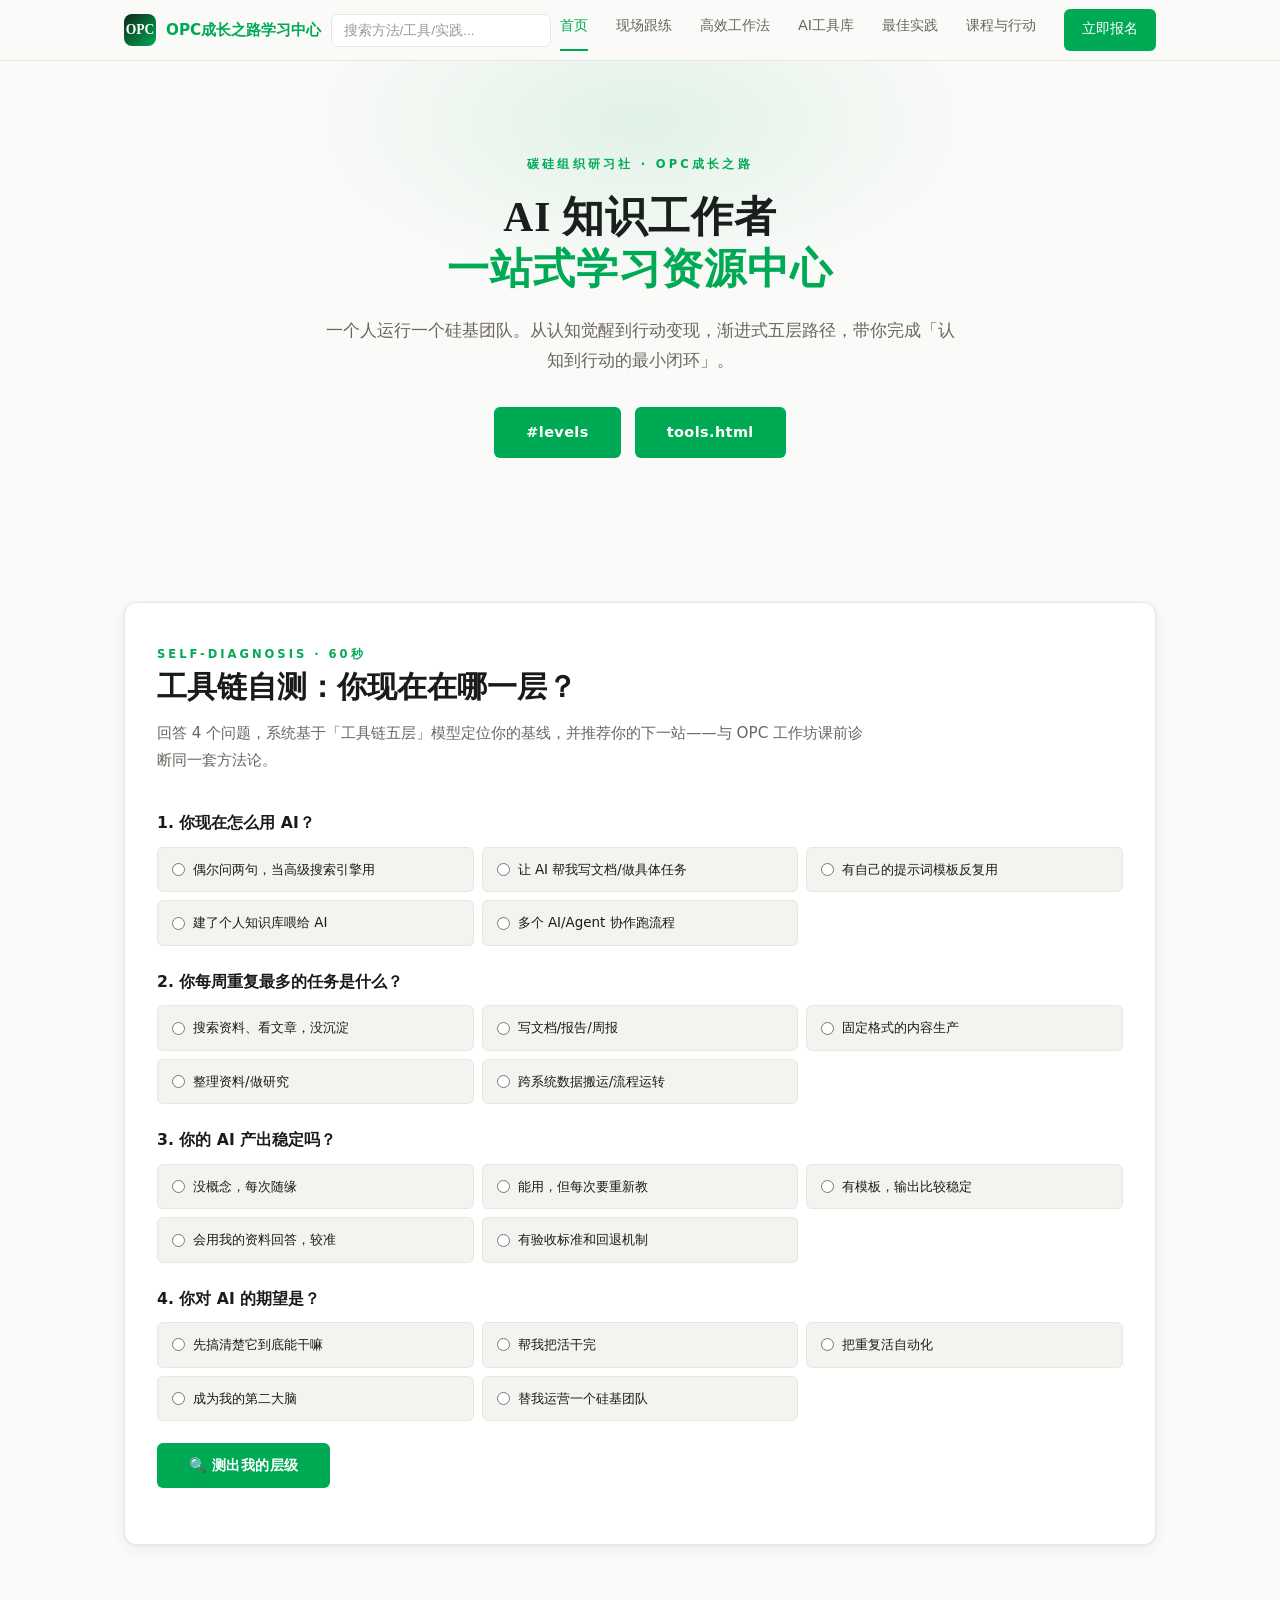
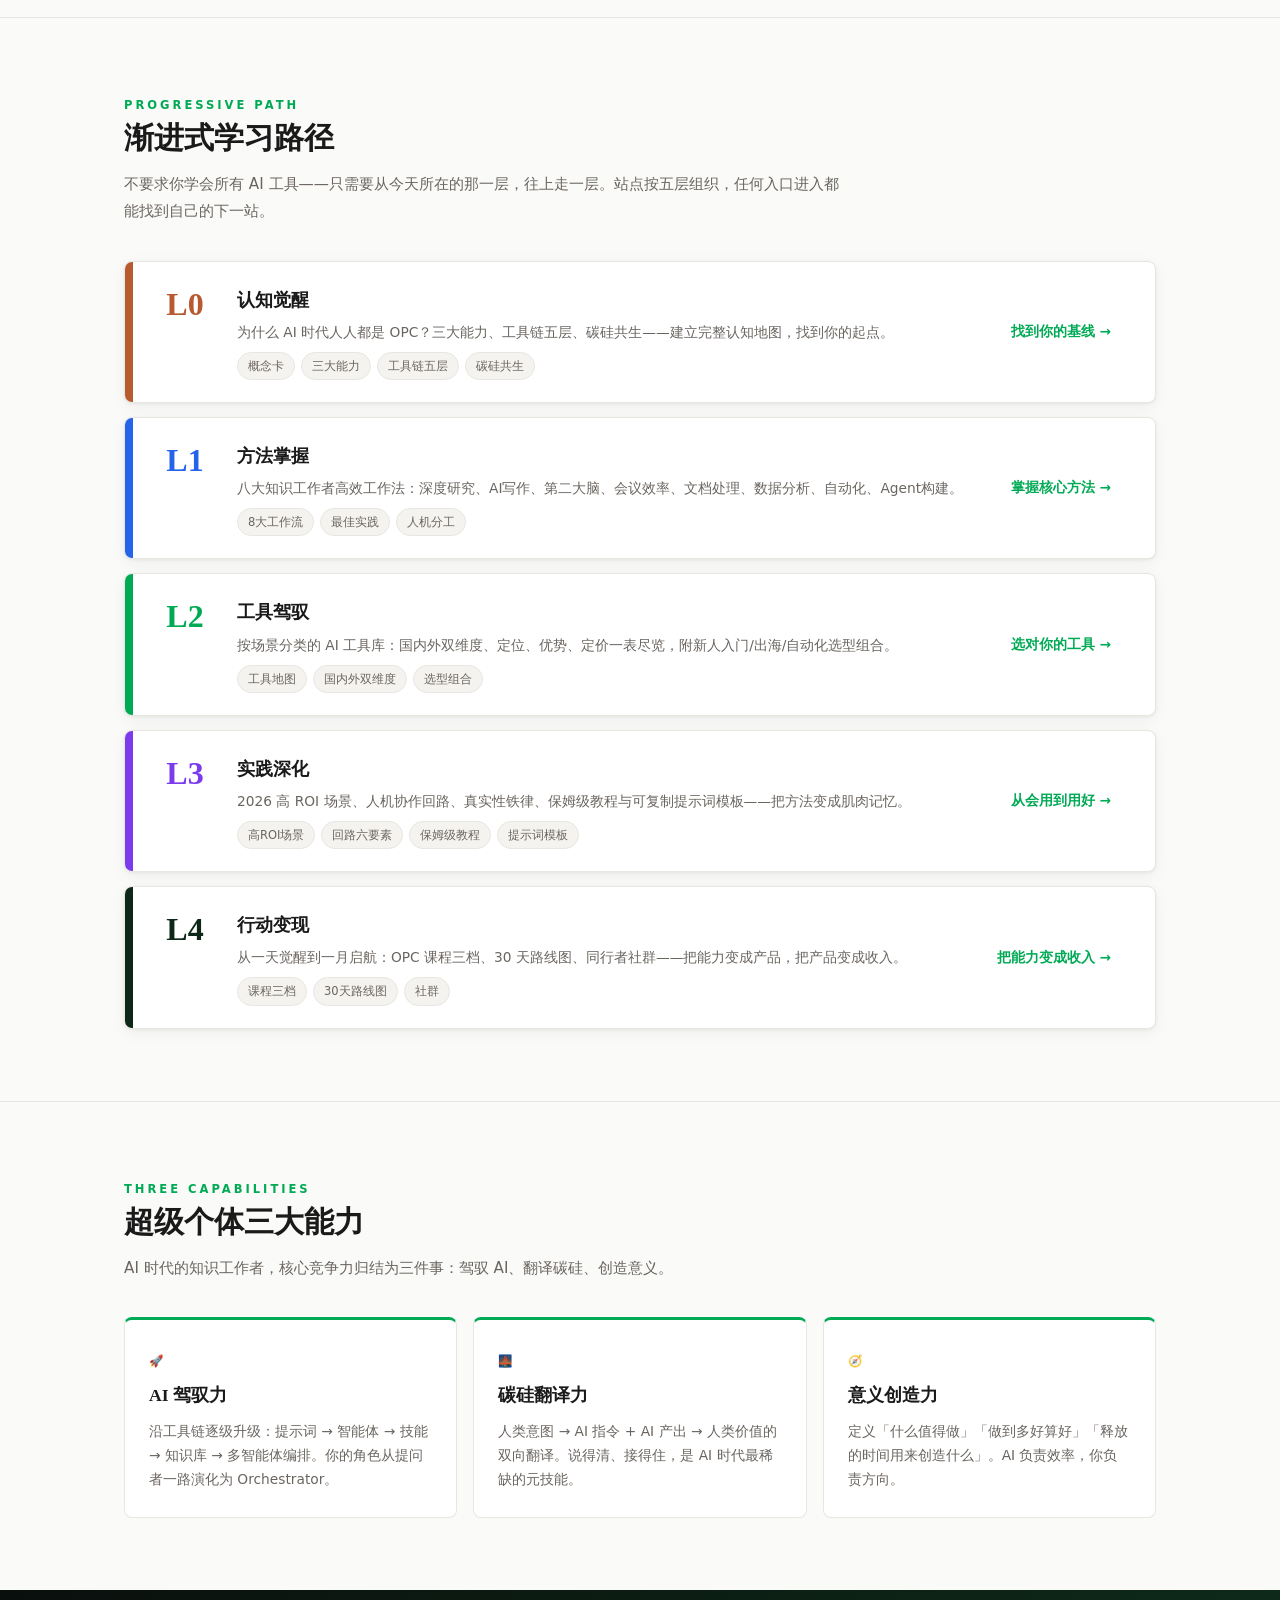
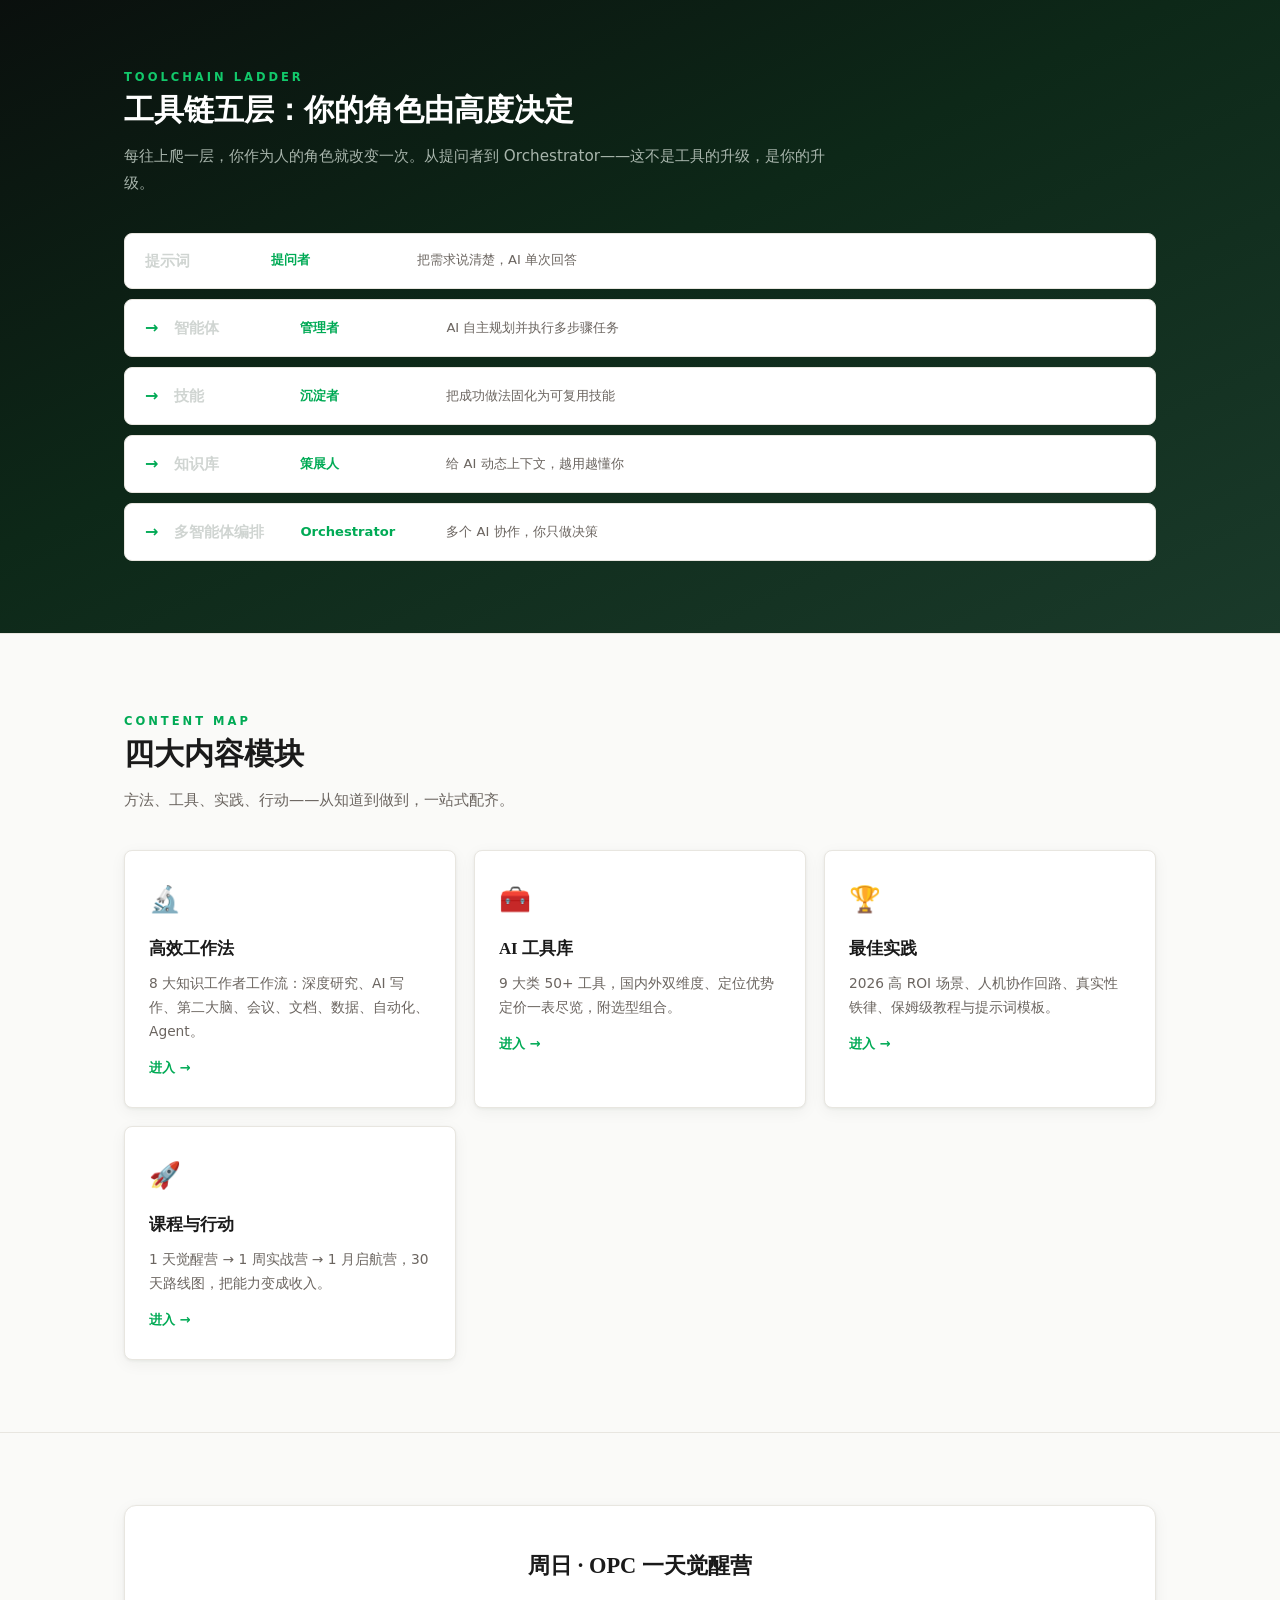
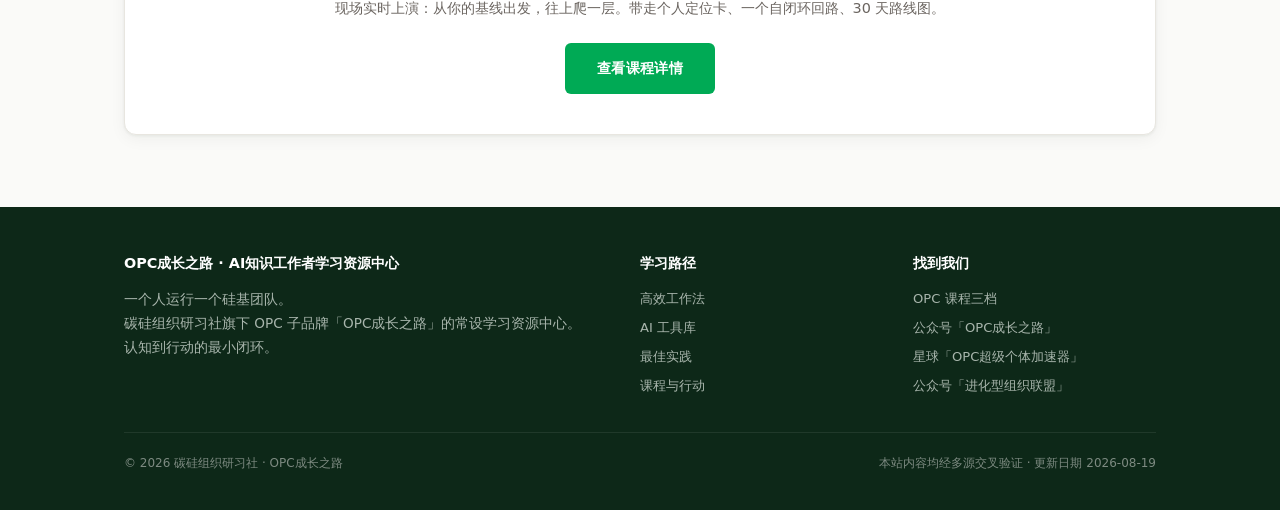
==== index.html @ c3287d08 "OPC学习资源中心 v1.0: 渐进式五层路径+工具链自测+现场跟练手册" ====
<!DOCTYPE html>
<html lang="zh-CN">
<head>
<meta charset="UTF-8">
<meta name="viewport" content="width=device-width, initial-scale=1.0">
<title>首页 · OPC成长之路 · AI知识工作者学习资源中心</title>
<meta name="description" content="AI 知识工作者一站式学习资源中心：高效工作法、AI 工具库、最佳实践、OPC 课程。一个人运行一个硅基团队。">
<link rel="stylesheet" href="css/style.css">

</head>
<body>
<nav class="nav">
  <div class="container nav-inner">
    <a class="brand" href="index.html"><span class="logo">OPC</span><span>OPC成长之路学习中心</span></a>
    <div class="search-wrap"><input id="site-search" class="site-search" type="search" placeholder="搜索方法/工具/实践..." aria-label="站内搜索"></div>
    <button class="nav-menu-toggle" aria-label="菜单" onclick="document.querySelector('.nav-links').classList.toggle('mobile-open')">☰ 菜单</button>
    <div class="nav-links"><a href="index.html" class="active">首页</a><a href="playbook.html" class="">现场跟练</a><a href="methods.html" class="">高效工作法</a><a href="tools.html" class="">AI工具库</a><a href="practices.html" class="">最佳实践</a><a href="courses.html" class="">课程与行动</a><a class="nav-cta" href="courses.html">立即报名</a></div>
  </div>
</nav>
<header class="hero">
  <div class="container">
    <span class="eyebrow">碳硅组织研习社 · OPC成长之路</span>
    <h1>AI 知识工作者<br><em>一站式学习资源中心</em></h1>
    <p class="sub">一个人运行一个硅基团队。从认知觉醒到行动变现，渐进式五层路径，带你完成「认知到行动的最小闭环」。</p>
    <div class="hero-btns"><a class="btn " href="从 L0 开始我的路径">#levels</a><a class="btn line" href="浏览工具库">tools.html</a></div>
  </div>
</header>

<section id="quiz-sec">
  <div class="container">
    
<div class="quiz" id="quiz">
  <div class="sec-head">
    <span class="sec-label">SELF-DIAGNOSIS · 60秒</span>
    <h2 class="sec-title">工具链自测：你现在在哪一层？</h2>
    <p class="sec-desc">回答 4 个问题，系统基于「工具链五层」模型定位你的基线，并推荐你的下一站——与 OPC 工作坊课前诊断同一套方法论。</p>
  </div>
  <div class="quiz-q"><h4>1. 你现在怎么用 AI？</h4><div class="quiz-opts"><label class="quiz-opt"><input type="radio" name="q1" value="0"><span>偶尔问两句，当高级搜索引擎用</span></label><label class="quiz-opt"><input type="radio" name="q1" value="1"><span>让 AI 帮我写文档/做具体任务</span></label><label class="quiz-opt"><input type="radio" name="q1" value="2"><span>有自己的提示词模板反复用</span></label><label class="quiz-opt"><input type="radio" name="q1" value="3"><span>建了个人知识库喂给 AI</span></label><label class="quiz-opt"><input type="radio" name="q1" value="4"><span>多个 AI/Agent 协作跑流程</span></label></div></div><div class="quiz-q"><h4>2. 你每周重复最多的任务是什么？</h4><div class="quiz-opts"><label class="quiz-opt"><input type="radio" name="q2" value="0"><span>搜索资料、看文章，没沉淀</span></label><label class="quiz-opt"><input type="radio" name="q2" value="1"><span>写文档/报告/周报</span></label><label class="quiz-opt"><input type="radio" name="q2" value="2"><span>固定格式的内容生产</span></label><label class="quiz-opt"><input type="radio" name="q2" value="3"><span>整理资料/做研究</span></label><label class="quiz-opt"><input type="radio" name="q2" value="4"><span>跨系统数据搬运/流程运转</span></label></div></div><div class="quiz-q"><h4>3. 你的 AI 产出稳定吗？</h4><div class="quiz-opts"><label class="quiz-opt"><input type="radio" name="q3" value="0"><span>没概念，每次随缘</span></label><label class="quiz-opt"><input type="radio" name="q3" value="1"><span>能用，但每次要重新教</span></label><label class="quiz-opt"><input type="radio" name="q3" value="2"><span>有模板，输出比较稳定</span></label><label class="quiz-opt"><input type="radio" name="q3" value="3"><span>会用我的资料回答，较准</span></label><label class="quiz-opt"><input type="radio" name="q3" value="4"><span>有验收标准和回退机制</span></label></div></div><div class="quiz-q"><h4>4. 你对 AI 的期望是？</h4><div class="quiz-opts"><label class="quiz-opt"><input type="radio" name="q4" value="0"><span>先搞清楚它到底能干嘛</span></label><label class="quiz-opt"><input type="radio" name="q4" value="1"><span>帮我把活干完</span></label><label class="quiz-opt"><input type="radio" name="q4" value="2"><span>把重复活自动化</span></label><label class="quiz-opt"><input type="radio" name="q4" value="3"><span>成为我的第二大脑</span></label><label class="quiz-opt"><input type="radio" name="q4" value="4"><span>替我运营一个硅基团队</span></label></div></div>
  <div class="quiz-actions">
    <button class="btn" onclick="runQuiz()">🔍 测出我的层级</button>
  </div>
  <div id="quiz-result" class="quiz-result"></div>
</div>
<script>
var QUIZ_NAMES = ["认知觉醒", "方法掌握", "工具驾驭", "实践深化", "行动变现"];
var QUIZ_HINTS = ["从 L0 开始：先建立认知地图，搞清三大能力与工具链五层。", "从 L1 开始：选与你工作重合度最高的 1-2 条工作法跑通。", "从 L2 开始：按场景配齐工具链，抄「选型组合」作业。", "从 L3 开始：用高 ROI 场景 + 回路方法论，把会用变成用好。", "从 L4 开始：直接进入行动变现，同时用案例反哺认知。"];
var QUIZ_LINKS = ["index.html#levels", "methods.html", "tools.html", "practices.html", "courses.html"];
function runQuiz(){
  var qs = document.querySelectorAll('.quiz-q');
  var scores = [0,0,0,0,0];
  for (var i = 0; i < qs.length; i++) {
    var c = qs[i].querySelector('input:checked');
    if (!c) { alert('请完成第 ' + (i+1) + ' 题'); return; }
    scores[parseInt(c.value,10)]++;
  }
  var best = 0;
  for (var j = 1; j < 5; j++) { if (scores[j] > scores[best]) best = j; }
  var el = document.getElementById('quiz-result');
  el.innerHTML = '<div class="qr-box"><div class="qr-lv">L' + best + ' · ' + QUIZ_NAMES[best] + '</div><p>' + QUIZ_HINTS[best] + '</p><a class="btn btn-sm" href="' + QUIZ_LINKS[best] + '">前往我的下一站 →</a></div>';
  el.scrollIntoView({behavior:'smooth', block:'center'});
}
</script>
  </div>
</section>

<section id="levels">
  <div class="container">
    <div class="sec-head">
      <span class="sec-label">PROGRESSIVE PATH</span>
      <h2 class="sec-title">渐进式学习路径</h2>
      <p class="sec-desc">不要求你学会所有 AI 工具——只需要从今天所在的那一层，往上走一层。站点按五层组织，任何入口进入都能找到自己的下一站。</p>
    </div>
    <div class="levels"><div class="level">
  <div class="level-bar" style="background:#b85a30"></div>
  <div class="level-body">
    <div class="level-no" style="color:#b85a30">L0</div>
    <div class="level-info">
      <h3>认知觉醒</h3>
      <p>为什么 AI 时代人人都是 OPC？三大能力、工具链五层、碳硅共生——建立完整认知地图，找到你的起点。</p>
      <div class="level-tags"><span class="tag">概念卡</span><span class="tag">三大能力</span><span class="tag">工具链五层</span><span class="tag">碳硅共生</span></div>
    </div>
    <div class="level-go"><a href="methods.html">找到你的基线 →</a></div>
  </div>
</div><div class="level">
  <div class="level-bar" style="background:#2563eb"></div>
  <div class="level-body">
    <div class="level-no" style="color:#2563eb">L1</div>
    <div class="level-info">
      <h3>方法掌握</h3>
      <p>八大知识工作者高效工作法：深度研究、AI写作、第二大脑、会议效率、文档处理、数据分析、自动化、Agent构建。</p>
      <div class="level-tags"><span class="tag">8大工作流</span><span class="tag">最佳实践</span><span class="tag">人机分工</span></div>
    </div>
    <div class="level-go"><a href="methods.html">掌握核心方法 →</a></div>
  </div>
</div><div class="level">
  <div class="level-bar" style="background:#00aa55"></div>
  <div class="level-body">
    <div class="level-no" style="color:#00aa55">L2</div>
    <div class="level-info">
      <h3>工具驾驭</h3>
      <p>按场景分类的 AI 工具库：国内外双维度、定位、优势、定价一表尽览，附新人入门/出海/自动化选型组合。</p>
      <div class="level-tags"><span class="tag">工具地图</span><span class="tag">国内外双维度</span><span class="tag">选型组合</span></div>
    </div>
    <div class="level-go"><a href="tools.html">选对你的工具 →</a></div>
  </div>
</div><div class="level">
  <div class="level-bar" style="background:#7c3aed"></div>
  <div class="level-body">
    <div class="level-no" style="color:#7c3aed">L3</div>
    <div class="level-info">
      <h3>实践深化</h3>
      <p>2026 高 ROI 场景、人机协作回路、真实性铁律、保姆级教程与可复制提示词模板——把方法变成肌肉记忆。</p>
      <div class="level-tags"><span class="tag">高ROI场景</span><span class="tag">回路六要素</span><span class="tag">保姆级教程</span><span class="tag">提示词模板</span></div>
    </div>
    <div class="level-go"><a href="practices.html">从会用到用好 →</a></div>
  </div>
</div><div class="level">
  <div class="level-bar" style="background:#0d2818"></div>
  <div class="level-body">
    <div class="level-no" style="color:#0d2818">L4</div>
    <div class="level-info">
      <h3>行动变现</h3>
      <p>从一天觉醒到一月启航：OPC 课程三档、30 天路线图、同行者社群——把能力变成产品，把产品变成收入。</p>
      <div class="level-tags"><span class="tag">课程三档</span><span class="tag">30天路线图</span><span class="tag">社群</span></div>
    </div>
    <div class="level-go"><a href="courses.html">把能力变成收入 →</a></div>
  </div>
</div></div>
  </div>
</section>

<section>
  <div class="container">
    <div class="sec-head">
      <span class="sec-label">THREE CAPABILITIES</span>
      <h2 class="sec-title">超级个体三大能力</h2>
      <p class="sec-desc">AI 时代的知识工作者，核心竞争力归结为三件事：驾驭 AI、翻译碳硅、创造意义。</p>
    </div>
    <div class="fw-strip"><div class="fw"><span class="fw-num">🚀</span><h3>AI 驾驭力</h3><p>沿工具链逐级升级：提示词 → 智能体 → 技能 → 知识库 → 多智能体编排。你的角色从提问者一路演化为 Orchestrator。</p></div><div class="fw"><span class="fw-num">🌉</span><h3>碳硅翻译力</h3><p>人类意图 → AI 指令 + AI 产出 → 人类价值的双向翻译。说得清、接得住，是 AI 时代最稀缺的元技能。</p></div><div class="fw"><span class="fw-num">🧭</span><h3>意义创造力</h3><p>定义「什么值得做」「做到多好算好」「释放的时间用来创造什么」。AI 负责效率，你负责方向。</p></div></div>
  </div>
</section>

<section class="dark-section">
  <div class="container">
    <div class="sec-head">
      <span class="sec-label">TOOLCHAIN LADDER</span>
      <h2 class="sec-title">工具链五层：你的角色由高度决定</h2>
      <p class="sec-desc">每往上爬一层，你作为人的角色就改变一次。从提问者到 Orchestrator——这不是工具的升级，是你的升级。</p>
    </div>
    <div class="ladder"><div class="ladder-row"><span class="l-name">提示词</span><span class="l-role">提问者</span><span class="l-desc">把需求说清楚，AI 单次回答</span></div><div class="ladder-row"><span class="ladder-arrow">→</span><span class="l-name">智能体</span><span class="l-role">管理者</span><span class="l-desc">AI 自主规划并执行多步骤任务</span></div><div class="ladder-row"><span class="ladder-arrow">→</span><span class="l-name">技能</span><span class="l-role">沉淀者</span><span class="l-desc">把成功做法固化为可复用技能</span></div><div class="ladder-row"><span class="ladder-arrow">→</span><span class="l-name">知识库</span><span class="l-role">策展人</span><span class="l-desc">给 AI 动态上下文，越用越懂你</span></div><div class="ladder-row"><span class="ladder-arrow">→</span><span class="l-name">多智能体编排</span><span class="l-role">Orchestrator</span><span class="l-desc">多个 AI 协作，你只做决策</span></div></div>
  </div>
</section>

<section>
  <div class="container">
    <div class="sec-head">
      <span class="sec-label">CONTENT MAP</span>
      <h2 class="sec-title">四大内容模块</h2>
      <p class="sec-desc">方法、工具、实践、行动——从知道到做到，一站式配齐。</p>
    </div>
    <div class="grid"><div class="card"><span class="c-icon">🔬</span><h3>高效工作法</h3><p>8 大知识工作者工作流：深度研究、AI 写作、第二大脑、会议、文档、数据、自动化、Agent。</p><a class="more" href="methods.html">进入 →</a></div><div class="card"><span class="c-icon">🧰</span><h3>AI 工具库</h3><p>9 大类 50+ 工具，国内外双维度、定位优势定价一表尽览，附选型组合。</p><a class="more" href="tools.html">进入 →</a></div><div class="card"><span class="c-icon">🏆</span><h3>最佳实践</h3><p>2026 高 ROI 场景、人机协作回路、真实性铁律、保姆级教程与提示词模板。</p><a class="more" href="practices.html">进入 →</a></div><div class="card"><span class="c-icon">🚀</span><h3>课程与行动</h3><p>1 天觉醒营 → 1 周实战营 → 1 月启航营，30 天路线图，把能力变成收入。</p><a class="more" href="courses.html">进入 →</a></div></div>
  </div>
</section>

<section>
  <div class="container">
    <div class="cta">
      <h3>周日 · OPC 一天觉醒营</h3>
      <p>现场实时上演：从你的基线出发，往上爬一层。带走个人定位卡、一个自闭环回路、30 天路线图。</p>
      <a class="btn" href="courses.html">查看课程详情</a>
    </div>
  </div>
</section>
<footer>
  <div class="container">
    <div class="footer-grid">
      <div>
        <h4>OPC成长之路 · AI知识工作者学习资源中心</h4>
        <p style="color:#a8b5ac;font-size:0.85rem;">一个人运行一个硅基团队。<br>碳硅组织研习社旗下 OPC 子品牌「OPC成长之路」的常设学习资源中心。<br>认知到行动的最小闭环。</p>
      </div>
      <div>
        <h4>学习路径</h4>
        <a href="methods.html">高效工作法</a>
        <a href="tools.html">AI 工具库</a>
        <a href="practices.html">最佳实践</a>
        <a href="courses.html">课程与行动</a>
      </div>
      <div>
        <h4>找到我们</h4>
        <a href="courses.html">OPC 课程三档</a>
        <a href="#">公众号「OPC成长之路」</a>
        <a href="#">星球「OPC超级个体加速器」</a>
        <a href="#">公众号「进化型组织联盟」</a>
      </div>
    </div>
    <div class="footer-bottom">
      <span>© 2026 碳硅组织研习社 · OPC成长之路</span>
      <span>本站内容均经多源交叉验证 · 更新日期 2026-08-19</span>
    </div>
  </div>
</footer>
<script src="js/search.js"></script>
</body>
</html>
---- css/style.css ----
/* ============================================================
   OPC成长之路 · AI知识工作者学习资源中心
   设计系统 v1.0 — 碳硅绿 × 暖纸色
   与 OPC 工作坊物料（brochure/poster v6-v7）保持一致
   ============================================================ */
:root {
  --green: #00aa55;
  --green-bright: #12c96b;
  --green-soft: rgba(0,170,85,0.06);
  --green-line: rgba(0,170,85,0.16);
  --dark: #0d2818;
  --dark-2: #1a3a2a;
  --ink: #1a1a1a;
  --gray: #6b6560;
  --light-gray: #999;
  --bg: #fafaf8;
  --warm: #f5f3ef;
  --border: #e8e6e0;
  --white: #ffffff;

  /* 渐进式五层色 */
  --l0: #b85a30;   /* 认知觉醒 · 碳 */
  --l1: #2563eb;   /* 方法掌握 · 硅蓝 */
  --l2: #00aa55;   /* 工具驾驭 · 共生绿 */
  --l3: #7c3aed;   /* 实践深化 · 紫 */
  --l4: #0d2818;   /* 行动变现 · 深绿 */

  --serif: "Songti SC","STSong","Noto Serif SC","SimSun","PingFang SC",serif;
  --sans: "PingFang SC","Hiragino Sans GB","Microsoft YaHei",system-ui,sans-serif;
  --radius: 8px;
  --shadow: 0 1px 3px rgba(13,40,24,0.06), 0 4px 16px rgba(13,40,24,0.05);
}

* { margin:0; padding:0; box-sizing:border-box; }
html { font-size:16px; -webkit-font-smoothing:antialiased; scroll-behavior:smooth; }
body {
  font-family:var(--sans);
  color:var(--ink);
  background:var(--bg);
  line-height:1.75;
}
h1,h2,h3,.serif { font-family:var(--serif); }
a { color:var(--green); text-decoration:none; }
a:hover { text-decoration:underline; }
img { max-width:100%; }

.container { max-width:1080px; margin:0 auto; padding:0 24px; }
section { padding:72px 0; }
section + section { border-top:1px solid var(--border); }

/* ---------- 顶部导航 ---------- */
.nav {
  position:sticky; top:0; z-index:100;
  background:rgba(250,250,248,0.92);
  backdrop-filter:blur(8px);
  border-bottom:1px solid var(--border);
}
.nav-inner { display:flex; align-items:center; justify-content:space-between; height:60px; }
.brand { display:flex; align-items:center; gap:10px; font-weight:600; font-size:0.95rem; }
.brand .logo {
  width:32px; height:32px; border-radius:8px;
  background:linear-gradient(135deg,var(--dark),var(--green));
  color:#fff; display:flex; align-items:center; justify-content:center;
  font-size:0.85rem; font-family:var(--serif);
}
.nav-links { display:flex; gap:28px; font-size:0.9rem; }
.nav-links a { color:var(--gray); font-weight:500; padding:4px 0; border-bottom:2px solid transparent; }
.nav-links a:hover { color:var(--ink); text-decoration:none; }
.nav-links a.active { color:var(--green); border-bottom-color:var(--green); }
.nav-cta {
  background:var(--green); color:#fff !important; padding:8px 18px !important;
  border-radius:6px; font-size:0.85rem; font-weight:600;
}
.nav-cta:hover { opacity:0.9; text-decoration:none; }
@media (max-width:760px) {
  .nav-links { gap:14px; font-size:0.8rem; }
  .nav-cta { display:none; }
}

/* ---------- 移动端导航 ---------- */
.nav-menu-toggle {
  display:none;
  background:transparent; border:1px solid var(--border); color:var(--ink);
  padding:6px 10px; border-radius:6px; font-size:0.8rem; cursor:pointer;
}
@media (max-width:760px) {
  .nav-menu-toggle { display:inline-flex; align-items:center; gap:6px; }
  .nav-links {
    display:none; position:absolute; top:60px; left:0; right:0;
    background:rgba(250,250,248,0.97); backdrop-filter:blur(8px);
    border-bottom:1px solid var(--border); padding:14px 18px; gap:14px;
    flex-direction:column; align-items:flex-start;
  }
  .nav-links.mobile-open { display:flex; }
  .nav-cta { display:inline-flex; }
}

/* ---------- 站内搜索 ---------- */
.search-wrap { display:flex; align-items:center; gap:10px; }
.site-search {
  width:220px; padding:8px 12px; border:1px solid var(--border); border-radius:6px;
  background:var(--white); color:var(--ink); font-size:0.85rem; outline:none;
}
.site-search:focus { border-color:var(--green); box-shadow:0 0 0 3px rgba(0,170,85,0.10); }
.site-search::placeholder { color:var(--light-gray); }
@media (max-width:760px) {
  .search-wrap { width:100%; }
  .site-search { width:100%; }
}

/* ---------- Hero ---------- */
.hero { padding:88px 0 72px; text-align:center; position:relative; overflow:hidden; }
.hero::before {
  content:''; position:absolute; top:-120px; left:50%; transform:translateX(-50%);
  width:720px; height:360px;
  background:radial-gradient(ellipse, rgba(0,170,85,0.10) 0%, transparent 65%);
  pointer-events:none;
}
.eyebrow {
  display:inline-block; font-size:0.72rem; letter-spacing:0.28em; color:var(--green);
  margin-bottom:18px; font-weight:600;
}
.hero h1 { font-size:2.6rem; line-height:1.25; font-weight:600; letter-spacing:0.02em; }
.hero h1 em { font-style:normal; color:var(--green); }
.hero .sub { font-size:1.05rem; color:var(--gray); max-width:640px; margin:20px auto 32px; }
.hero-btns { display:flex; gap:14px; justify-content:center; flex-wrap:wrap; }

.btn {
  display:inline-block; padding:13px 32px; background:var(--green); color:#fff;
  font-size:0.9rem; font-weight:600; border-radius:6px; cursor:pointer;
  border:none; letter-spacing:0.03em;
}
.btn:hover { opacity:0.9; text-decoration:none; }
.btn-line { background:transparent; color:var(--green); border:1.5px solid var(--green); }
.btn-line:hover { background:var(--green-soft); }
.btn-dark { background:var(--dark); color:#fff; }
.btn-sm { padding:9px 20px; font-size:0.82rem; }

/* ---------- 章节标题 ---------- */
.sec-label { font-size:0.72rem; letter-spacing:0.26em; color:var(--green); font-weight:600; margin-bottom:10px; }
h2.sec-title { font-size:1.9rem; font-weight:600; line-height:1.35; margin-bottom:12px; }
.sec-desc { color:var(--gray); max-width:720px; margin-bottom:36px; font-size:0.95rem; }
.sec-head { margin-bottom:36px; }

/* ---------- 渐进式学习路径（首页核心） ---------- */
.levels { display:flex; flex-direction:column; gap:14px; }
.level {
  display:flex; align-items:stretch; gap:0; border-radius:var(--radius);
  background:var(--white); border:1px solid var(--border); overflow:hidden;
  box-shadow:var(--shadow); transition:transform .15s;
}
.level:hover { transform:translateY(-2px); }
.level-bar { width:8px; flex-shrink:0; }
.level-body { flex:1; padding:22px 24px; display:flex; gap:24px; align-items:flex-start; flex-wrap:wrap; }
.level-no {
  font-family:var(--serif); font-size:2rem; font-weight:600; line-height:1;
  min-width:56px; text-align:center; padding-top:4px;
}
.level-info { flex:1; min-width:240px; }
.level-info h3 { font-size:1.15rem; margin-bottom:4px; }
.level-info p { font-size:0.86rem; color:var(--gray); margin-bottom:8px; }
.level-tags { display:flex; gap:6px; flex-wrap:wrap; }
.tag {
  font-size:0.72rem; padding:3px 10px; border-radius:20px;
  background:var(--warm); color:var(--gray); border:1px solid var(--border);
}
.level-go { align-self:center; margin-right:20px; font-size:0.85rem; white-space:nowrap; }
.level-go a { font-weight:600; }
@media (max-width:640px) { .level-go { display:none; } .level-body { gap:14px; } }

/* ---------- 卡片网格 ---------- */
.grid { display:grid; grid-template-columns:repeat(auto-fill,minmax(300px,1fr)); gap:18px; }
.card {
  background:var(--white); border:1px solid var(--border); border-radius:var(--radius);
  padding:26px 24px; box-shadow:var(--shadow);
}
.card .c-icon { font-size:1.6rem; display:block; margin-bottom:12px; }
.card h3 { font-size:1.05rem; margin-bottom:8px; }
.card p { font-size:0.86rem; color:var(--gray); margin-bottom:10px; }
.card .c-meta { font-size:0.75rem; color:var(--light-gray); }
.card a.more { font-size:0.82rem; font-weight:600; }

/* ---------- 三力/工具链 ---------- */
.fw-strip { display:grid; grid-template-columns:repeat(auto-fit,minmax(280px,1fr)); gap:16px; }
.fw {
  background:var(--white); border:1px solid var(--border); border-radius:var(--radius);
  padding:26px 24px; border-top:3px solid var(--green);
}
.fw .fw-num { font-size:0.72rem; letter-spacing:0.2em; color:var(--green); font-weight:600; }
.fw h3 { font-size:1.1rem; margin:6px 0 8px; }
.fw p { font-size:0.86rem; color:var(--gray); }

/* 工具链五层（阶梯） */
.ladder { display:flex; flex-direction:column; gap:10px; }
.ladder-row {
  display:flex; align-items:center; gap:16px; background:var(--white);
  border:1px solid var(--border); border-radius:var(--radius); padding:14px 20px;
}
.ladder-arrow { color:var(--green); font-weight:600; flex-shrink:0; }
.ladder-row .l-name { font-weight:600; font-size:0.95rem; min-width:110px; }
.ladder-row .l-role { font-size:0.82rem; color:var(--green); font-weight:600; min-width:130px; }
.ladder-row .l-desc { font-size:0.82rem; color:var(--gray); }
@media (max-width:640px) { .ladder-arrow { display:none; } }

/* ---------- 暗色区块 ---------- */
.dark-section {
  background:linear-gradient(155deg, #0a0f0d 0%, #0d2818 45%, #1a3a2a 100%);
  color:#d0d5d2; border-top:none;
}
.dark-section h2 { color:#fff; }
.dark-section .sec-desc { color:#a8b5ac; }
.dark-section .sec-label { color:var(--green-bright); }
.dark-cards { display:grid; grid-template-columns:repeat(auto-fit,minmax(260px,1fr)); gap:16px; }
.dark-card {
  background:rgba(255,255,255,0.04); border:1px solid rgba(255,255,255,0.10);
  border-radius:var(--radius); padding:24px 22px;
}
.dark-card h3 { color:#fff; font-size:1.02rem; margin-bottom:8px; }
.dark-card p { font-size:0.85rem; color:#a8b5ac; }
.dark-card .num { font-size:1.6rem; font-family:var(--serif); color:var(--green-bright); display:block; margin-bottom:6px; }

/* ---------- 工作方法页 ---------- */
.method {
  background:var(--white); border:1px solid var(--border); border-radius:var(--radius);
  padding:30px 28px; margin-bottom:20px; box-shadow:var(--shadow);
  border-left:4px solid var(--l1);
}
.method h3 { font-size:1.2rem; margin-bottom:4px; display:flex; align-items:center; gap:10px; }
.method .m-tagline { font-size:0.85rem; color:var(--green); font-weight:600; margin-bottom:14px; }
.method .m-steps { display:grid; grid-template-columns:repeat(auto-fit,minmax(220px,1fr)); gap:14px; margin-bottom:14px; }
.m-step { background:var(--warm); border-radius:6px; padding:14px 16px; font-size:0.85rem; }
.m-step .n { font-weight:700; color:var(--green); margin-right:6px; }
.method .m-foot { display:flex; justify-content:space-between; flex-wrap:wrap; gap:10px; font-size:0.82rem; color:var(--gray); border-top:1px dashed var(--border); padding-top:12px; }
.method .m-foot b { color:var(--ink); }

/* ---------- 工具页 ---------- */
.toolcat { margin-bottom:44px; }
.toolcat-head { display:flex; align-items:baseline; gap:12px; margin-bottom:14px; }
.toolcat-head h3 { font-size:1.3rem; }
.toolcat-head .note { font-size:0.78rem; color:var(--light-gray); }
.tool-table { width:100%; border-collapse:collapse; background:var(--white); border:1px solid var(--border); border-radius:var(--radius); overflow:hidden; box-shadow:var(--shadow); }
.tool-table th {
  text-align:left; font-size:0.76rem; letter-spacing:0.08em; color:var(--gray);
  background:var(--warm); padding:10px 14px; border-bottom:1px solid var(--border); font-weight:600;
}
.tool-table td { padding:12px 14px; font-size:0.85rem; border-bottom:1px solid var(--border); vertical-align:top; }
.tool-table tr:last-child td { border-bottom:none; }
.tool-table tr:hover td { background:var(--green-soft); }
.tool-name { font-weight:600; white-space:nowrap; }
.badge { display:inline-block; font-size:0.66rem; padding:2px 8px; border-radius:12px; font-weight:600; margin-left:6px; vertical-align:2px; }
.badge-cn { background:rgba(37,99,235,0.10); color:#1d4ed8; }
.badge-intl { background:rgba(0,170,85,0.10); color:var(--green); }
.badge-free { background:rgba(124,58,237,0.10); color:#6d28d9; }
.badge-open { background:rgba(184,90,48,0.12); color:#9a4a24; }
.pricing { color:var(--light-gray); font-size:0.78rem; white-space:nowrap; }

/* 选型组合 */
.pack { background:var(--white); border:1px solid var(--border); border-radius:var(--radius); padding:24px; box-shadow:var(--shadow); }
.pack h3 { font-size:1.05rem; margin-bottom:12px; display:flex; align-items:center; gap:8px; }
.pack ol { margin-left:20px; font-size:0.86rem; color:var(--gray); }
.pack li { margin-bottom:6px; }
.pack li b { color:var(--ink); }

/* ---------- 实践页 ---------- */
.practice { background:var(--white); border:1px solid var(--border); border-radius:var(--radius); padding:28px; margin-bottom:20px; box-shadow:var(--shadow); border-left:4px solid var(--l3); }
.practice h3 { font-size:1.15rem; margin-bottom:10px; }
.practice p, .practice li { font-size:0.88rem; color:var(--gray); }
.practice ul { margin:10px 0 0 20px; }
.practice li { margin-bottom:6px; }
.rank-list { counter-reset:rk; }
.rank-item { display:flex; align-items:flex-start; gap:16px; padding:14px 0; border-bottom:1px dashed var(--border); }
.rank-item:last-child { border-bottom:none; }
.rank-no { counter-increment:rk; }
.rank-no::before {
  content:counter(rk); width:34px; height:34px; border-radius:50%;
  background:var(--dark); color:#fff; display:flex; align-items:center; justify-content:center;
  font-family:var(--serif); font-weight:600; font-size:0.95rem; flex-shrink:0;
}
.rank-item:nth-child(2) .rank-no::before { background:#2563eb; }
.rank-item:nth-child(3) .rank-no::before { background:var(--green); }
.rank-item h4 { font-size:0.98rem; }
.rank-item p { font-size:0.84rem; color:var(--gray); }

.prompt-box { background:#0d2818; color:#d0d5d2; border-radius:8px; padding:18px 20px; font-size:0.83rem; font-family:var(--sans); line-height:1.8; margin:10px 0; white-space:pre-wrap; }
.prompt-box .plabel { color:var(--green-bright); font-size:0.7rem; letter-spacing:0.18em; font-weight:600; display:block; margin-bottom:6px; }

/* ---------- 课程页 ---------- */
.tier-grid { display:grid; grid-template-columns:repeat(auto-fit,minmax(290px,1fr)); gap:20px; }
.tier {
  background:var(--white); border:1px solid var(--border); border-radius:12px;
  padding:30px 26px; box-shadow:var(--shadow); display:flex; flex-direction:column; position:relative;
}
.tier.hot { border:2px solid var(--green); }
.tier .t-badge {
  position:absolute; top:-13px; left:50%; transform:translateX(-50%);
  background:var(--green); color:#fff; font-size:0.7rem; letter-spacing:0.1em;
  padding:4px 16px; border-radius:20px; font-weight:600;
}
.tier .t-phase { font-size:0.72rem; letter-spacing:0.24em; color:var(--green); font-weight:600; }
.tier h3 { font-size:1.35rem; margin:8px 0 4px; }
.tier .t-sub { font-size:0.85rem; color:var(--gray); margin-bottom:14px; }
.tier .t-price { font-size:1.15rem; font-family:var(--serif); font-weight:600; color:var(--dark); margin-bottom:16px; }
.tier .t-price small { font-size:0.75rem; color:var(--light-gray); font-family:var(--sans); font-weight:400; }
.tier ul { list-style:none; margin-bottom:20px; flex:1; }
.tier li { font-size:0.86rem; color:var(--gray); padding:6px 0 6px 24px; position:relative; }
.tier li::before { content:'✓'; color:var(--green); position:absolute; left:0; font-weight:700; }
.tier .btn { text-align:center; }

.roadmap { display:flex; flex-direction:column; gap:10px; }
.rm { display:flex; gap:18px; align-items:flex-start; background:var(--white); border:1px solid var(--border); border-radius:var(--radius); padding:18px 22px; }
.rm .rm-wk { font-family:var(--serif); font-weight:700; color:var(--green); font-size:0.95rem; min-width:86px; padding-top:2px; }
.rm .rm-body h4 { font-size:0.98rem; margin-bottom:4px; }
.rm .rm-body p { font-size:0.84rem; color:var(--gray); }

/* ---------- CTA ---------- */
.cta {
  background:var(--white); border:1px solid var(--border); border-radius:12px;
  padding:40px; text-align:center; box-shadow:var(--shadow);
}
.cta h3 { font-size:1.4rem; margin-bottom:10px; }
.cta p { color:var(--gray); font-size:0.9rem; margin-bottom:22px; }

/* ---------- Footer ---------- */
footer { background:var(--dark); color:#a8b5ac; padding:44px 0 36px; font-size:0.82rem; }
.footer-grid { display:grid; grid-template-columns:2fr 1fr 1fr; gap:30px; margin-bottom:28px; }
.footer-grid h4 { color:#fff; font-size:0.9rem; margin-bottom:12px; }
.footer-grid a { color:#a8b5ac; display:block; margin-bottom:6px; }
.footer-grid a:hover { color:#fff; }
.footer-bottom { border-top:1px solid rgba(255,255,255,0.08); padding-top:20px; color:#7d8a81; font-size:0.75rem; display:flex; justify-content:space-between; flex-wrap:wrap; gap:8px; }
@media (max-width:760px) { .footer-grid { grid-template-columns:1fr; } }

/* ---------- 表格/小工具 ---------- */
.stat-row { display:grid; grid-template-columns:repeat(auto-fit,minmax(160px,1fr)); gap:14px; margin-bottom:36px; }
.stat { background:var(--white); border:1px solid var(--border); border-radius:var(--radius); padding:22px; text-align:center; }
.stat .v { font-size:1.7rem; font-family:var(--serif); font-weight:600; color:var(--green); }
.stat .k { font-size:0.78rem; color:var(--gray); margin-top:4px; }

.note-box { background:var(--warm); border:1px solid var(--border); border-left:3px solid var(--green); border-radius:6px; padding:16px 18px; font-size:0.85rem; color:var(--gray); margin:14px 0; }
.note-box b { color:var(--ink); }

/* ---------- 工具链自测 ---------- */
.quiz { background:var(--white); border:1px solid var(--border); border-radius:12px; padding:36px 32px; box-shadow:var(--shadow); }
.quiz-q { margin-bottom:22px; }
.quiz-q h4 { font-size:0.98rem; margin-bottom:10px; }
.quiz-opts { display:grid; grid-template-columns:repeat(auto-fit,minmax(240px,1fr)); gap:8px; }
.quiz-opt {
  display:flex; align-items:center; gap:8px; padding:10px 14px;
  background:var(--warm); border:1px solid var(--border); border-radius:6px;
  font-size:0.84rem; cursor:pointer; transition:all .12s;
}
.quiz-opt:hover { border-color:var(--green); background:var(--green-soft); }
.quiz-opt input { accent-color:var(--green); }
.quiz-opt:has(input:checked) { border-color:var(--green); background:var(--green-soft); font-weight:600; color:var(--dark); }
.quiz-actions { margin-top:8px; }
.quiz-result { margin-top:20px; }
.qr-box {
  background:linear-gradient(135deg,#0d2818,#1a3a2a); color:#d0d5d2;
  border-radius:10px; padding:26px 28px; display:flex; align-items:center;
  gap:22px; flex-wrap:wrap; animation:qr-in .3s ease;
}
@keyframes qr-in { from { opacity:0; transform:translateY(6px); } to { opacity:1; transform:none; } }
.qr-lv { font-family:var(--serif); font-size:1.35rem; font-weight:600; color:var(--green-bright); white-space:nowrap; }
.qr-box p { flex:1; min-width:220px; font-size:0.9rem; }
.qr-box .btn { background:var(--green-bright); color:#0d2818; }
@media (max-width:640px) { .quiz { padding:26px 18px; } }
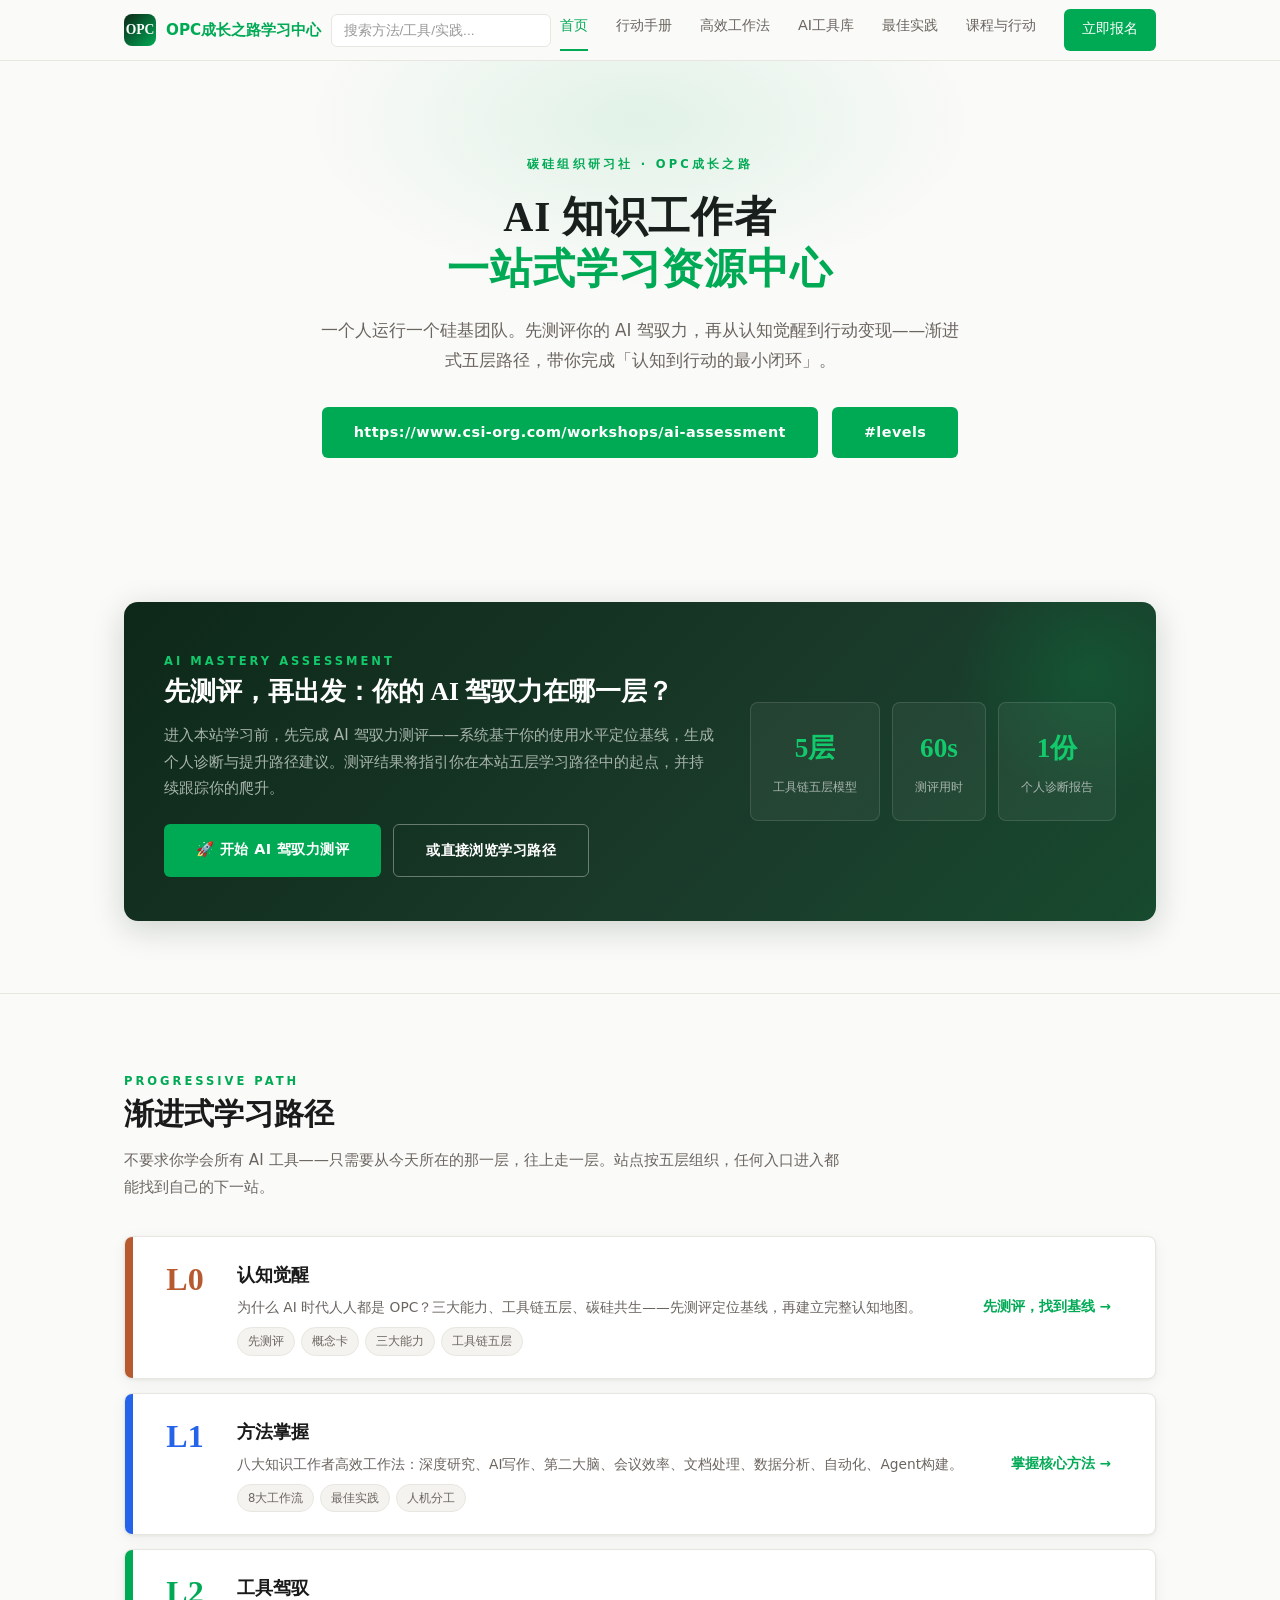
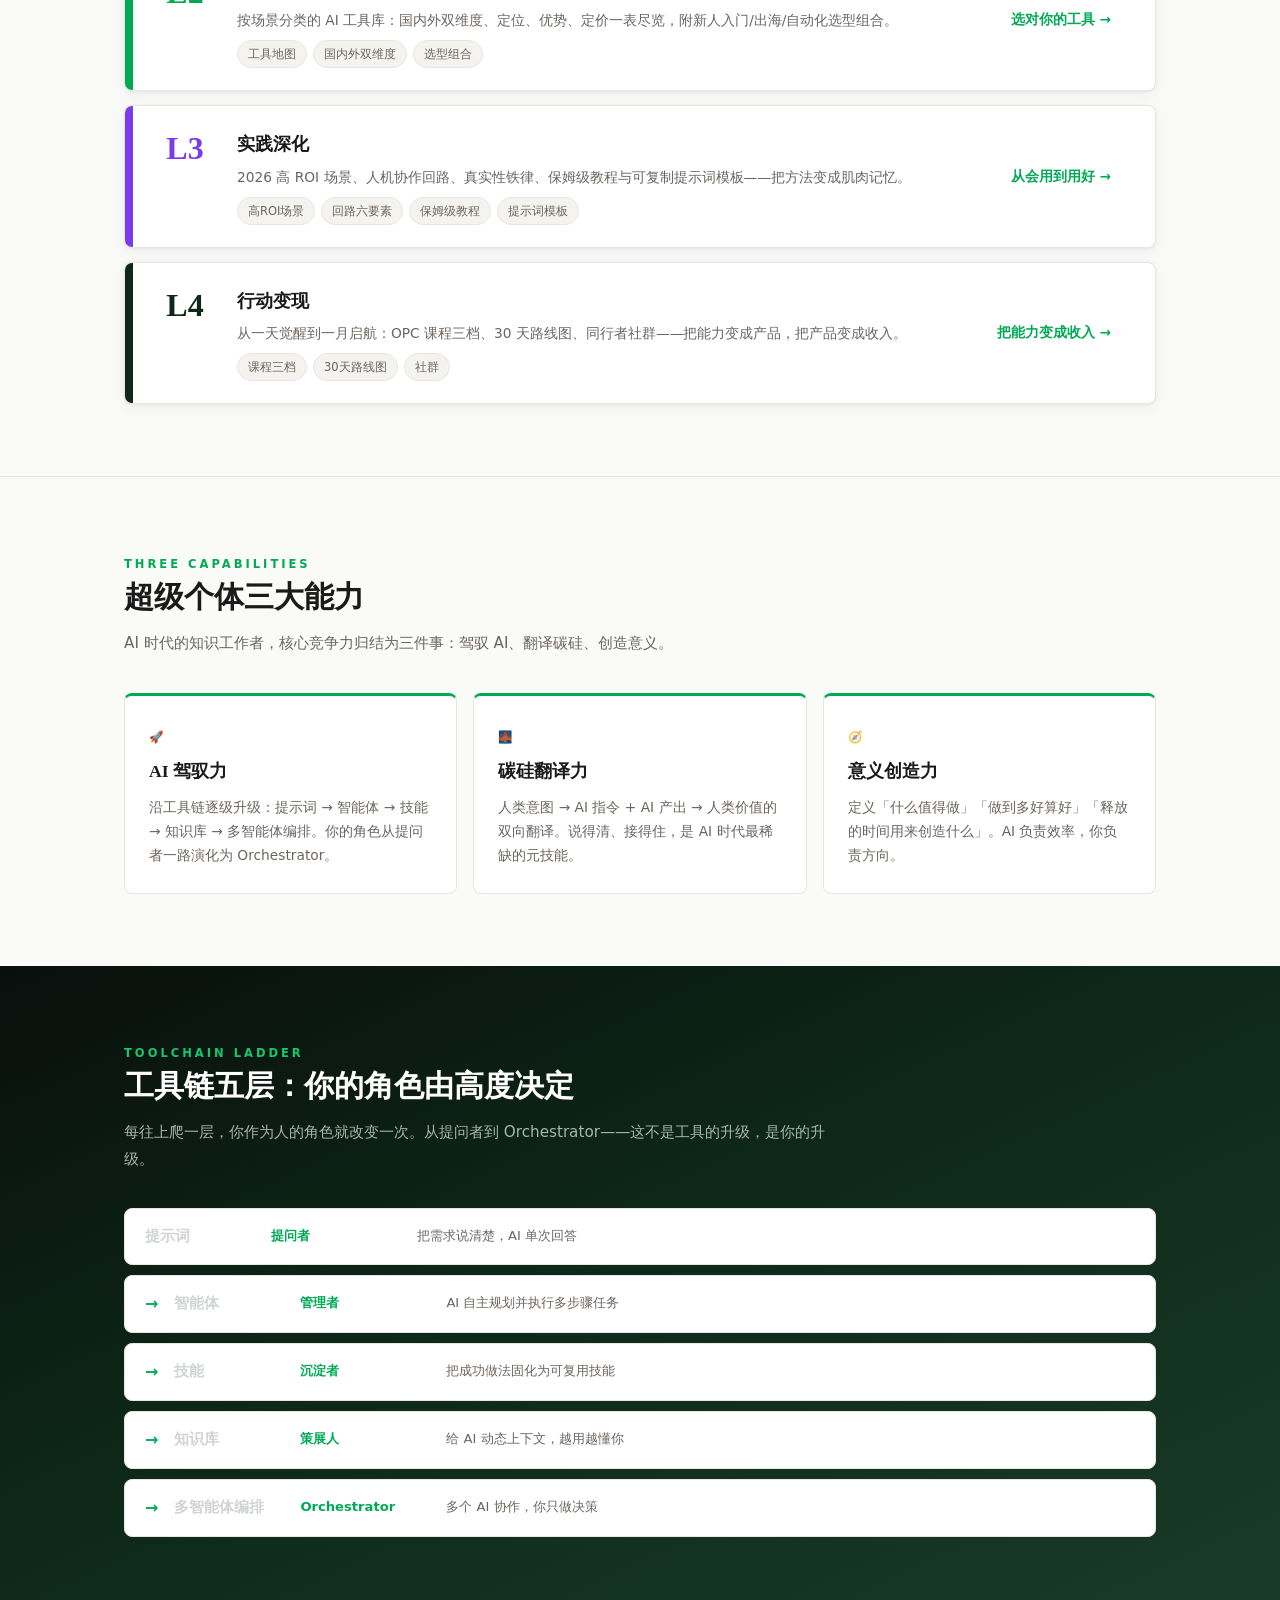
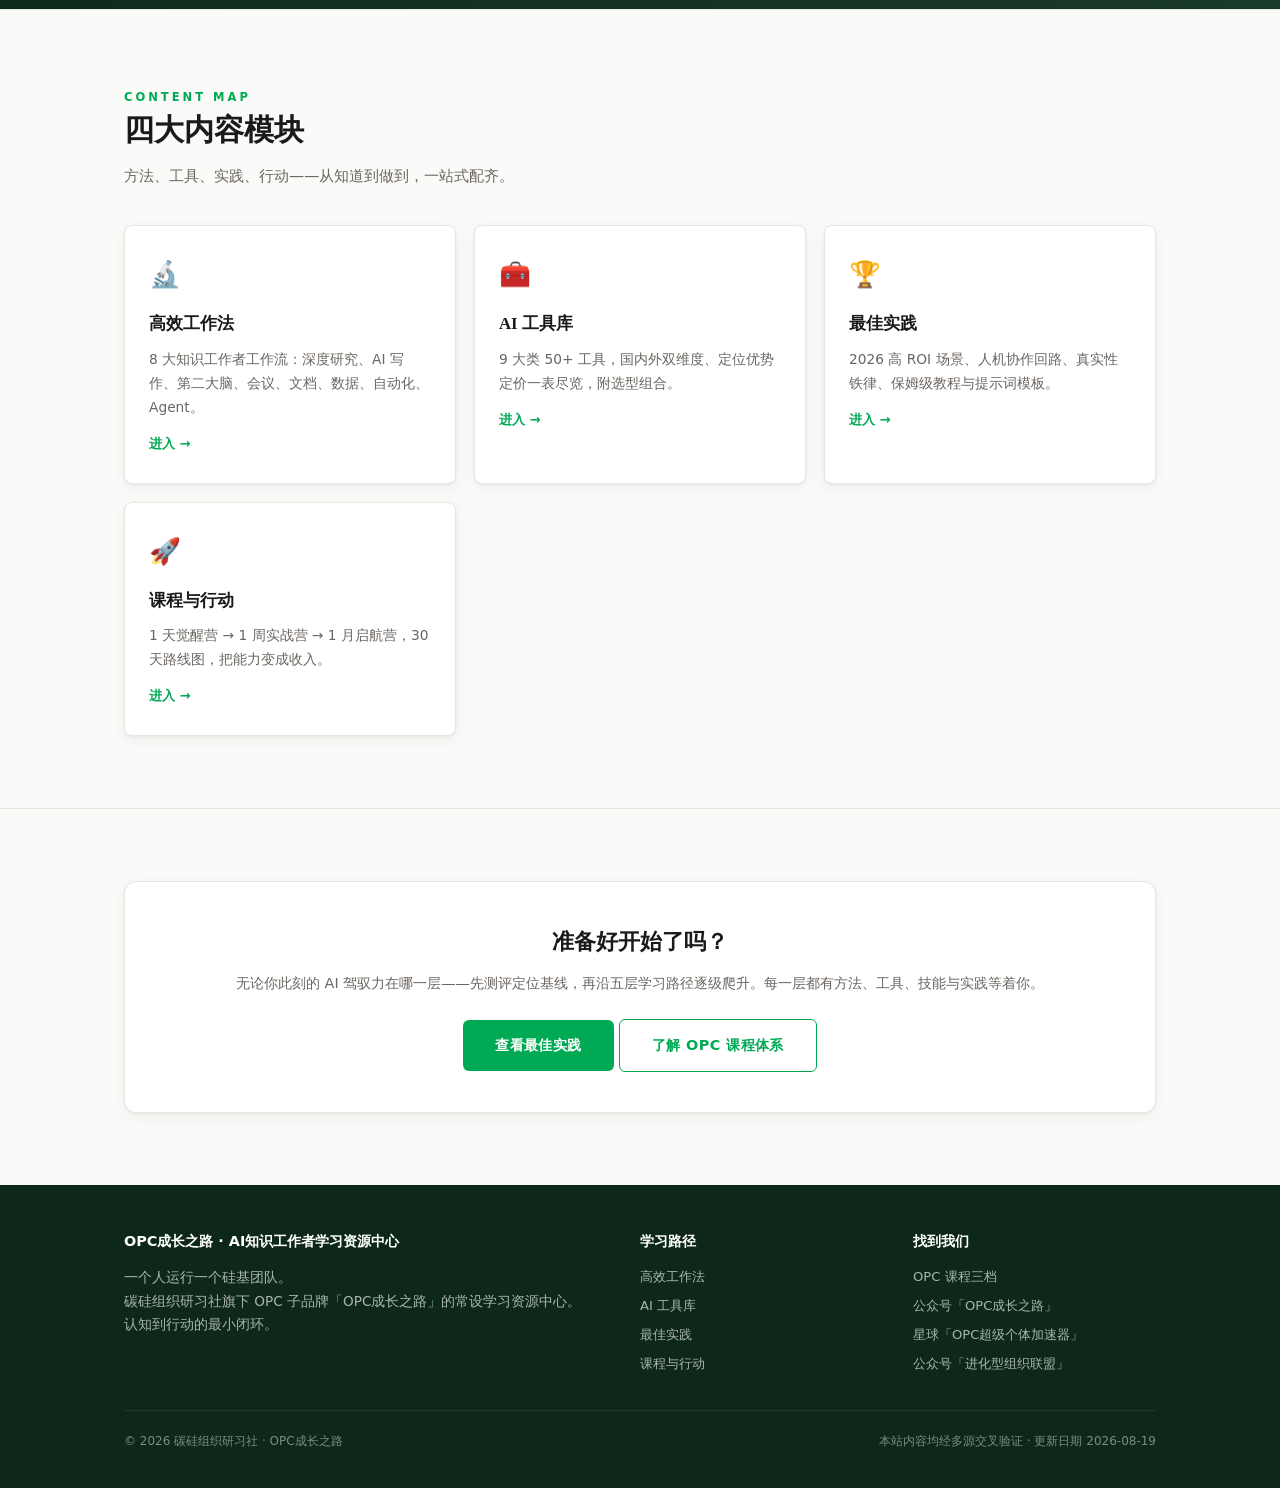
==== commit 9eacc80a: "定位升级: 移除自建自测改用官方AI驾驭力测评入口+playbook泛化为OPC行动手册+全站去工作坊限定词" ====
--- a/index.html
+++ b/index.html
@@ -14,52 +14,37 @@
     <a class="brand" href="index.html"><span class="logo">OPC</span><span>OPC成长之路学习中心</span></a>
     <div class="search-wrap"><input id="site-search" class="site-search" type="search" placeholder="搜索方法/工具/实践..." aria-label="站内搜索"></div>
     <button class="nav-menu-toggle" aria-label="菜单" onclick="document.querySelector('.nav-links').classList.toggle('mobile-open')">☰ 菜单</button>
-    <div class="nav-links"><a href="index.html" class="active">首页</a><a href="playbook.html" class="">现场跟练</a><a href="methods.html" class="">高效工作法</a><a href="tools.html" class="">AI工具库</a><a href="practices.html" class="">最佳实践</a><a href="courses.html" class="">课程与行动</a><a class="nav-cta" href="courses.html">立即报名</a></div>
+    <div class="nav-links"><a href="index.html" class="active">首页</a><a href="playbook.html" class="">行动手册</a><a href="methods.html" class="">高效工作法</a><a href="tools.html" class="">AI工具库</a><a href="practices.html" class="">最佳实践</a><a href="courses.html" class="">课程与行动</a><a class="nav-cta" href="courses.html">立即报名</a></div>
   </div>
 </nav>
 <header class="hero">
   <div class="container">
     <span class="eyebrow">碳硅组织研习社 · OPC成长之路</span>
     <h1>AI 知识工作者<br><em>一站式学习资源中心</em></h1>
-    <p class="sub">一个人运行一个硅基团队。从认知觉醒到行动变现，渐进式五层路径，带你完成「认知到行动的最小闭环」。</p>
-    <div class="hero-btns"><a class="btn " href="从 L0 开始我的路径">#levels</a><a class="btn line" href="浏览工具库">tools.html</a></div>
+    <p class="sub">一个人运行一个硅基团队。先测评你的 AI 驾驭力，再从认知觉醒到行动变现——渐进式五层路径，带你完成「认知到行动的最小闭环」。</p>
+    <div class="hero-btns"><a class="btn " href="开始 AI 驾驭力测评">https://www.csi-org.com/workshops/ai-assessment</a><a class="btn line" href="浏览学习路径">#levels</a></div>
   </div>
 </header>
 
-<section id="quiz-sec">
+<section id="assess-sec">
   <div class="container">
     
-<div class="quiz" id="quiz">
-  <div class="sec-head">
-    <span class="sec-label">SELF-DIAGNOSIS · 60秒</span>
-    <h2 class="sec-title">工具链自测：你现在在哪一层？</h2>
-    <p class="sec-desc">回答 4 个问题，系统基于「工具链五层」模型定位你的基线，并推荐你的下一站——与 OPC 工作坊课前诊断同一套方法论。</p>
+<div class="assess" id="assess">
+  <div class="assess-body">
+    <span class="sec-label">AI MASTERY ASSESSMENT</span>
+    <h2 class="sec-title">先测评，再出发：你的 AI 驾驭力在哪一层？</h2>
+    <p class="sec-desc">进入本站学习前，先完成 AI 驾驭力测评——系统基于你的使用水平定位基线，生成个人诊断与提升路径建议。测评结果将指引你在本站五层学习路径中的起点，并持续跟踪你的爬升。</p>
+    <div class="assess-actions">
+      <a class="btn" href="https://www.csi-org.com/workshops/ai-assessment" target="_blank" rel="noopener">🚀 开始 AI 驾驭力测评</a>
+      <a class="btn btn-line" href="#levels">或直接浏览学习路径</a>
+    </div>
   </div>
-  <div class="quiz-q"><h4>1. 你现在怎么用 AI？</h4><div class="quiz-opts"><label class="quiz-opt"><input type="radio" name="q1" value="0"><span>偶尔问两句，当高级搜索引擎用</span></label><label class="quiz-opt"><input type="radio" name="q1" value="1"><span>让 AI 帮我写文档/做具体任务</span></label><label class="quiz-opt"><input type="radio" name="q1" value="2"><span>有自己的提示词模板反复用</span></label><label class="quiz-opt"><input type="radio" name="q1" value="3"><span>建了个人知识库喂给 AI</span></label><label class="quiz-opt"><input type="radio" name="q1" value="4"><span>多个 AI/Agent 协作跑流程</span></label></div></div><div class="quiz-q"><h4>2. 你每周重复最多的任务是什么？</h4><div class="quiz-opts"><label class="quiz-opt"><input type="radio" name="q2" value="0"><span>搜索资料、看文章，没沉淀</span></label><label class="quiz-opt"><input type="radio" name="q2" value="1"><span>写文档/报告/周报</span></label><label class="quiz-opt"><input type="radio" name="q2" value="2"><span>固定格式的内容生产</span></label><label class="quiz-opt"><input type="radio" name="q2" value="3"><span>整理资料/做研究</span></label><label class="quiz-opt"><input type="radio" name="q2" value="4"><span>跨系统数据搬运/流程运转</span></label></div></div><div class="quiz-q"><h4>3. 你的 AI 产出稳定吗？</h4><div class="quiz-opts"><label class="quiz-opt"><input type="radio" name="q3" value="0"><span>没概念，每次随缘</span></label><label class="quiz-opt"><input type="radio" name="q3" value="1"><span>能用，但每次要重新教</span></label><label class="quiz-opt"><input type="radio" name="q3" value="2"><span>有模板，输出比较稳定</span></label><label class="quiz-opt"><input type="radio" name="q3" value="3"><span>会用我的资料回答，较准</span></label><label class="quiz-opt"><input type="radio" name="q3" value="4"><span>有验收标准和回退机制</span></label></div></div><div class="quiz-q"><h4>4. 你对 AI 的期望是？</h4><div class="quiz-opts"><label class="quiz-opt"><input type="radio" name="q4" value="0"><span>先搞清楚它到底能干嘛</span></label><label class="quiz-opt"><input type="radio" name="q4" value="1"><span>帮我把活干完</span></label><label class="quiz-opt"><input type="radio" name="q4" value="2"><span>把重复活自动化</span></label><label class="quiz-opt"><input type="radio" name="q4" value="3"><span>成为我的第二大脑</span></label><label class="quiz-opt"><input type="radio" name="q4" value="4"><span>替我运营一个硅基团队</span></label></div></div>
-  <div class="quiz-actions">
-    <button class="btn" onclick="runQuiz()">🔍 测出我的层级</button>
+  <div class="assess-meta">
+    <div class="stat"><div class="v">5层</div><div class="k">工具链五层模型</div></div>
+    <div class="stat"><div class="v">60s</div><div class="k">测评用时</div></div>
+    <div class="stat"><div class="v">1份</div><div class="k">个人诊断报告</div></div>
   </div>
-  <div id="quiz-result" class="quiz-result"></div>
 </div>
-<script>
-var QUIZ_NAMES = ["认知觉醒", "方法掌握", "工具驾驭", "实践深化", "行动变现"];
-var QUIZ_HINTS = ["从 L0 开始：先建立认知地图，搞清三大能力与工具链五层。", "从 L1 开始：选与你工作重合度最高的 1-2 条工作法跑通。", "从 L2 开始：按场景配齐工具链，抄「选型组合」作业。", "从 L3 开始：用高 ROI 场景 + 回路方法论，把会用变成用好。", "从 L4 开始：直接进入行动变现，同时用案例反哺认知。"];
-var QUIZ_LINKS = ["index.html#levels", "methods.html", "tools.html", "practices.html", "courses.html"];
-function runQuiz(){
-  var qs = document.querySelectorAll('.quiz-q');
-  var scores = [0,0,0,0,0];
-  for (var i = 0; i < qs.length; i++) {
-    var c = qs[i].querySelector('input:checked');
-    if (!c) { alert('请完成第 ' + (i+1) + ' 题'); return; }
-    scores[parseInt(c.value,10)]++;
-  }
-  var best = 0;
-  for (var j = 1; j < 5; j++) { if (scores[j] > scores[best]) best = j; }
-  var el = document.getElementById('quiz-result');
-  el.innerHTML = '<div class="qr-box"><div class="qr-lv">L' + best + ' · ' + QUIZ_NAMES[best] + '</div><p>' + QUIZ_HINTS[best] + '</p><a class="btn btn-sm" href="' + QUIZ_LINKS[best] + '">前往我的下一站 →</a></div>';
-  el.scrollIntoView({behavior:'smooth', block:'center'});
-}
-</script>
   </div>
 </section>
 
@@ -76,10 +61,10 @@
     <div class="level-no" style="color:#b85a30">L0</div>
     <div class="level-info">
       <h3>认知觉醒</h3>
-      <p>为什么 AI 时代人人都是 OPC？三大能力、工具链五层、碳硅共生——建立完整认知地图，找到你的起点。</p>
-      <div class="level-tags"><span class="tag">概念卡</span><span class="tag">三大能力</span><span class="tag">工具链五层</span><span class="tag">碳硅共生</span></div>
+      <p>为什么 AI 时代人人都是 OPC？三大能力、工具链五层、碳硅共生——先测评定位基线，再建立完整认知地图。</p>
+      <div class="level-tags"><span class="tag">先测评</span><span class="tag">概念卡</span><span class="tag">三大能力</span><span class="tag">工具链五层</span></div>
     </div>
-    <div class="level-go"><a href="methods.html">找到你的基线 →</a></div>
+    <div class="level-go"><a href="index.html#assess">先测评，找到基线 →</a></div>
   </div>
 </div><div class="level">
   <div class="level-bar" style="background:#2563eb"></div>
@@ -165,9 +150,10 @@
 <section>
   <div class="container">
     <div class="cta">
-      <h3>周日 · OPC 一天觉醒营</h3>
-      <p>现场实时上演：从你的基线出发，往上爬一层。带走个人定位卡、一个自闭环回路、30 天路线图。</p>
-      <a class="btn" href="courses.html">查看课程详情</a>
+      <h3>准备好开始了吗？</h3>
+      <p>无论你此刻的 AI 驾驭力在哪一层——先测评定位基线，再沿五层学习路径逐级爬升。每一层都有方法、工具、技能与实践等着你。</p>
+      <a class="btn" href="practices.html">查看最佳实践</a>
+      <a class="btn btn-line" href="courses.html">了解 OPC 课程体系</a>
     </div>
   </div>
 </section>
--- a/css/style.css
+++ b/css/style.css
@@ -232,6 +232,13 @@
 .m-step .n { font-weight:700; color:var(--green); margin-right:6px; }
 .method .m-foot { display:flex; justify-content:space-between; flex-wrap:wrap; gap:10px; font-size:0.82rem; color:var(--gray); border-top:1px dashed var(--border); padding-top:12px; }
 .method .m-foot b { color:var(--ink); }
+.m-ske {
+  display:flex; flex-direction:column; gap:6px; font-size:0.84rem; color:var(--gray);
+  background:var(--green-soft); border:1px solid var(--green-line); border-radius:6px;
+  padding:12px 16px; margin-bottom:12px;
+}
+.m-ske b { color:var(--ink); }
+.m-ske span { display:flex; gap:6px; line-height:1.6; }
 
 /* ---------- 工具页 ---------- */
 .toolcat { margin-bottom:44px; }
@@ -363,3 +370,25 @@
 .qr-box p { flex:1; min-width:220px; font-size:0.9rem; }
 .qr-box .btn { background:var(--green-bright); color:#0d2818; }
 @media (max-width:640px) { .quiz { padding:26px 18px; } }
+
+/* ---------- AI驾驭力测评入口 ---------- */
+.assess {
+  background:linear-gradient(135deg,#0d2818 0%,#1a3a2a 60%,#174a2e 100%);
+  color:#d0d5d2; border-radius:14px; padding:44px 40px;
+  display:flex; gap:36px; align-items:center; flex-wrap:wrap;
+  box-shadow:0 8px 32px rgba(13,40,24,0.18); position:relative; overflow:hidden;
+}
+.assess::after { content:''; position:absolute; top:-60px; right:-60px; width:260px; height:260px; background:radial-gradient(circle, rgba(0,170,85,0.18) 0%, transparent 70%); pointer-events:none; }
+.assess * { position:relative; z-index:1; }
+.assess-body { flex:1; min-width:280px; }
+.assess .sec-label { color:var(--green-bright); }
+.assess h2 { color:#fff; font-size:1.6rem; line-height:1.4; margin-bottom:12px; }
+.assess .sec-desc { color:#a8b5ac; margin-bottom:22px; }
+.assess-actions { display:flex; gap:12px; flex-wrap:wrap; }
+.assess .btn-line { color:#fff; border-color:rgba(255,255,255,0.35); }
+.assess .btn-line:hover { background:rgba(255,255,255,0.08); }
+.assess-meta { display:flex; gap:12px; flex-wrap:wrap; }
+.assess-meta .stat { background:rgba(255,255,255,0.05); border:1px solid rgba(255,255,255,0.12); }
+.assess-meta .stat .v { color:var(--green-bright); }
+.assess-meta .stat .k { color:#a8b5ac; }
+@media (max-width:760px) { .assess { padding:32px 24px; } }
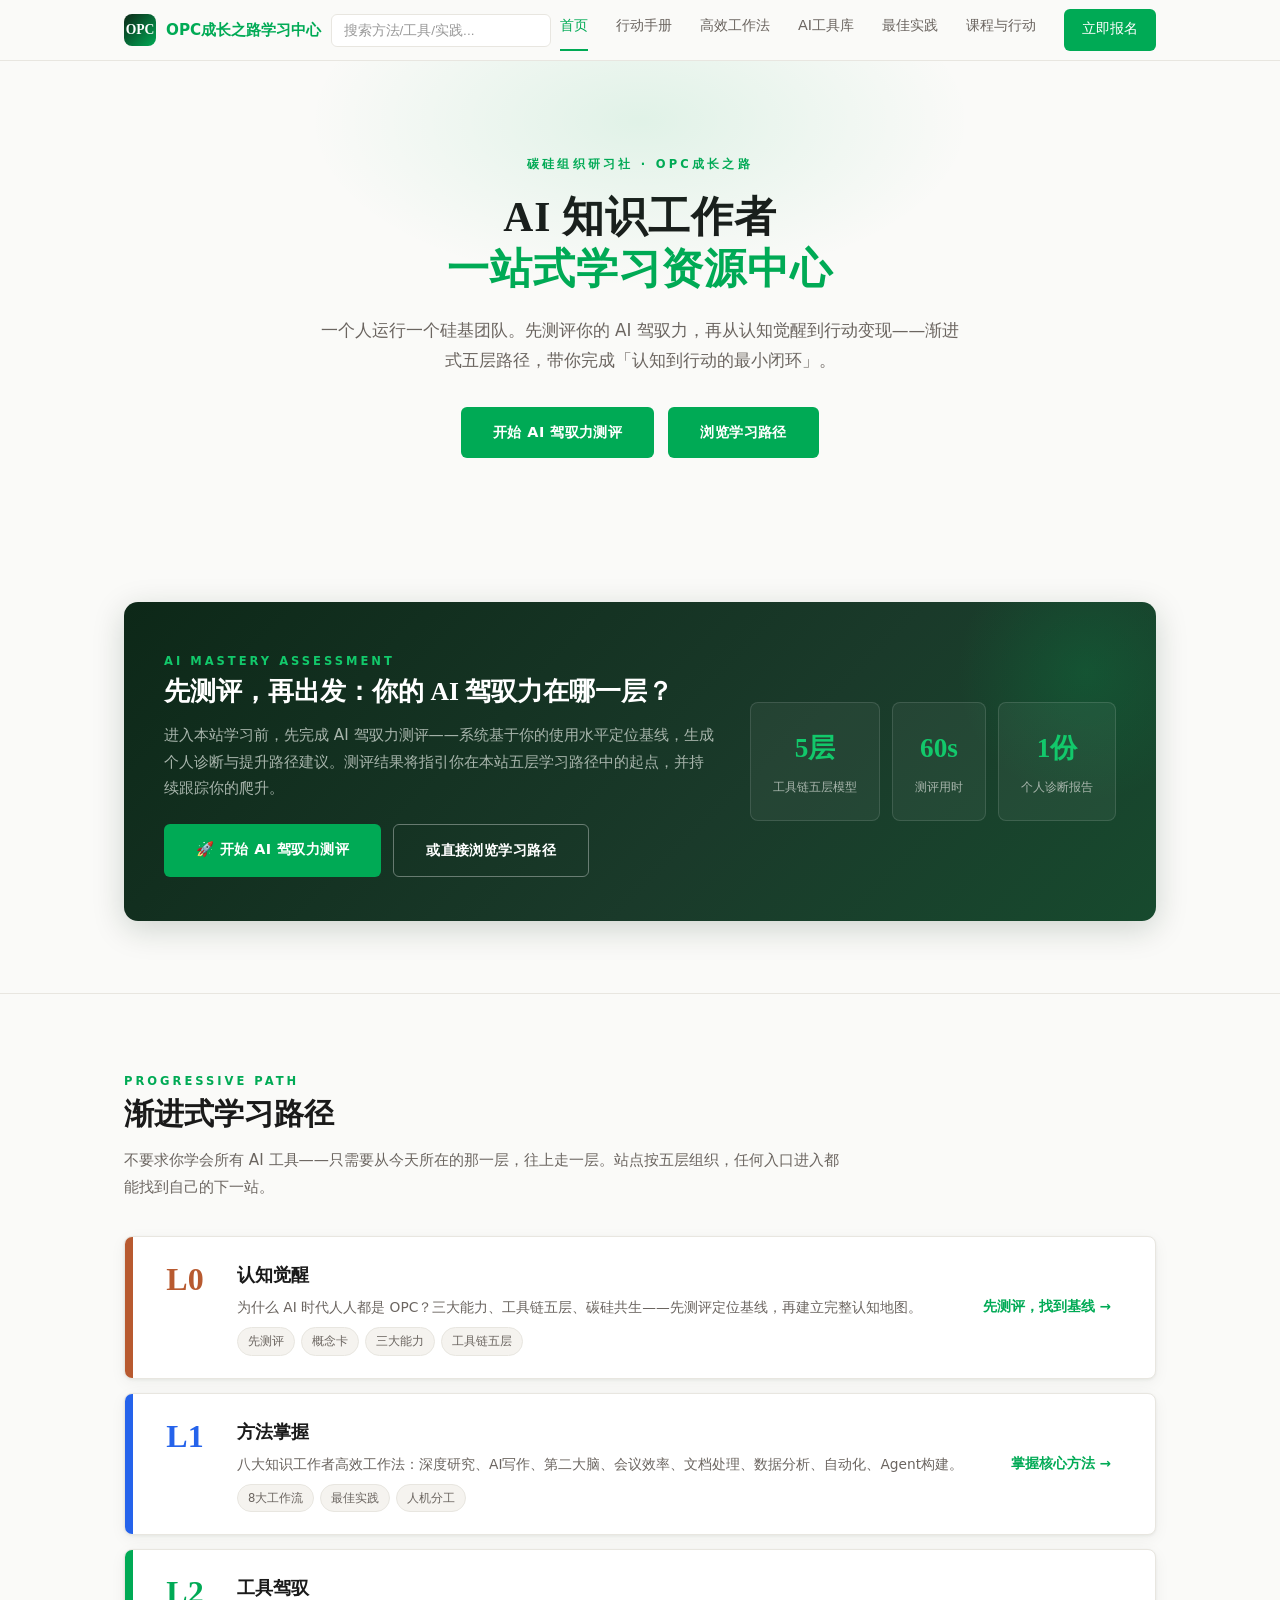
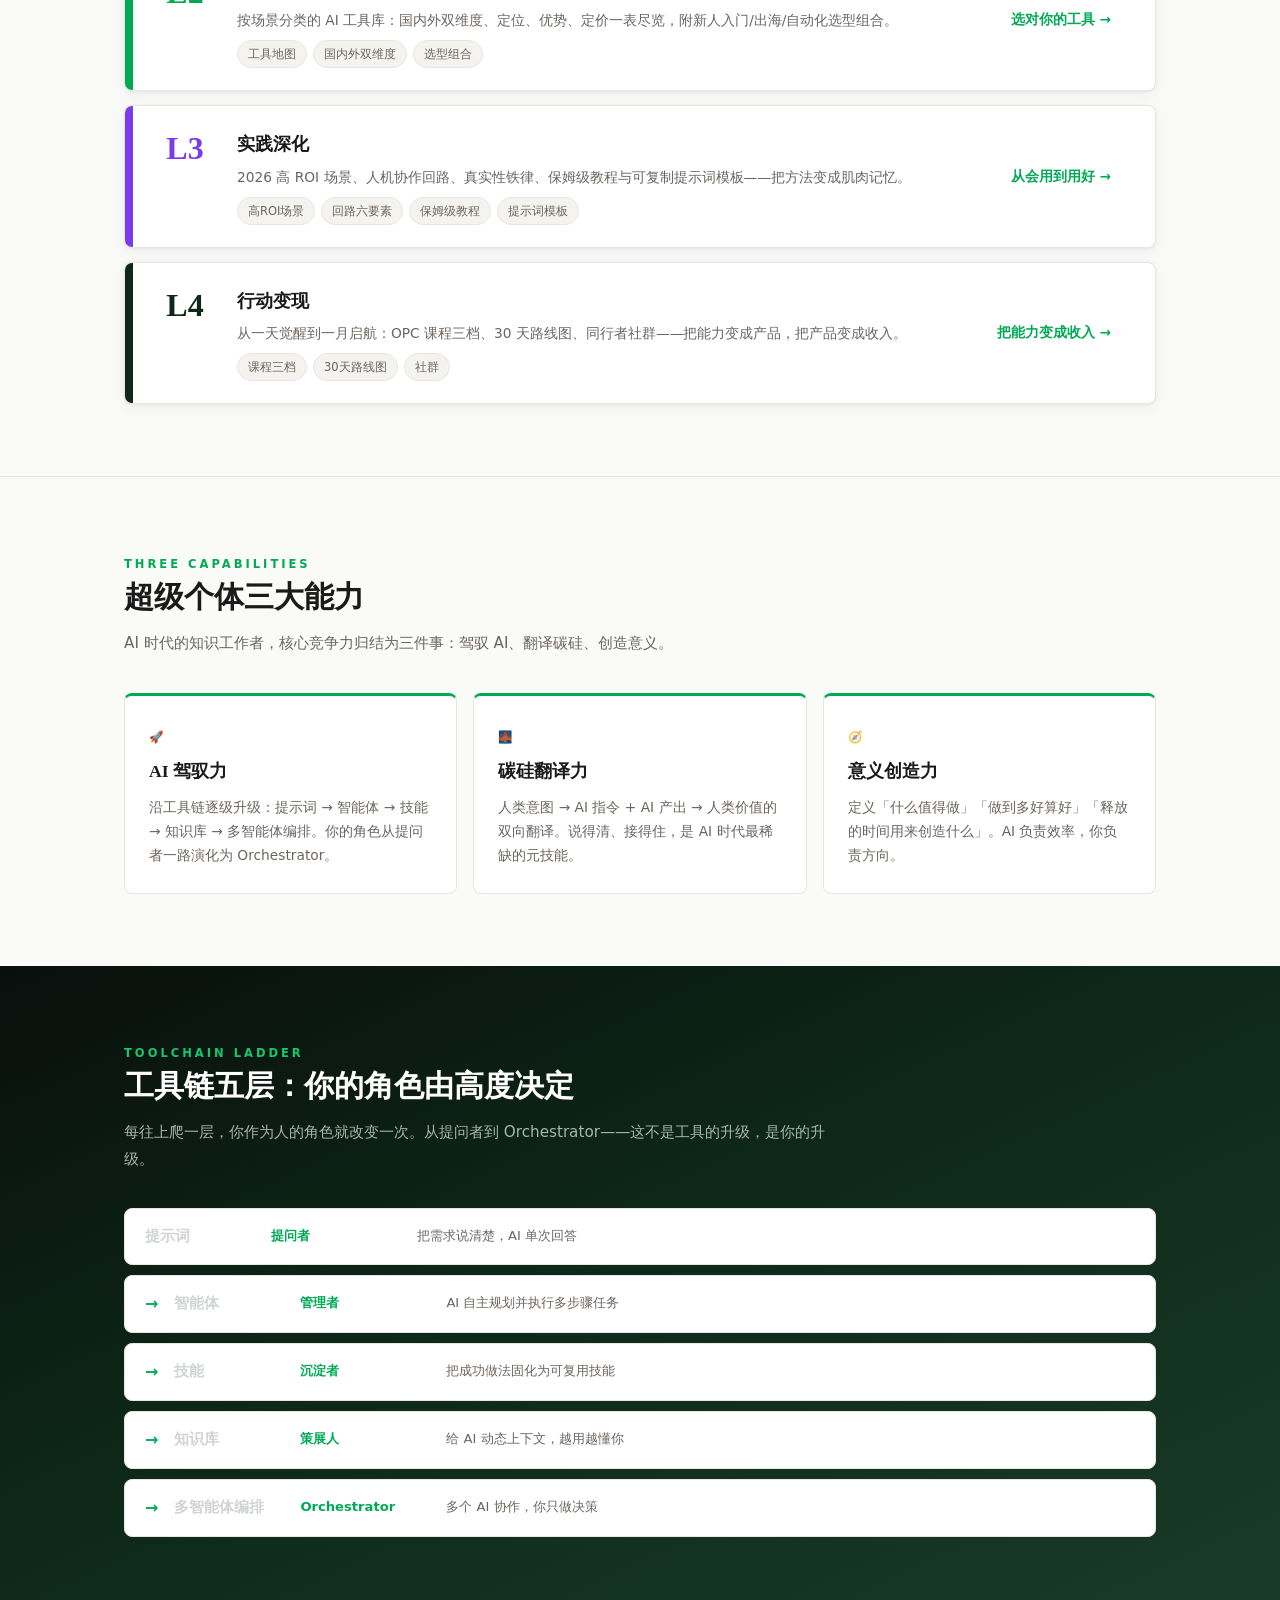
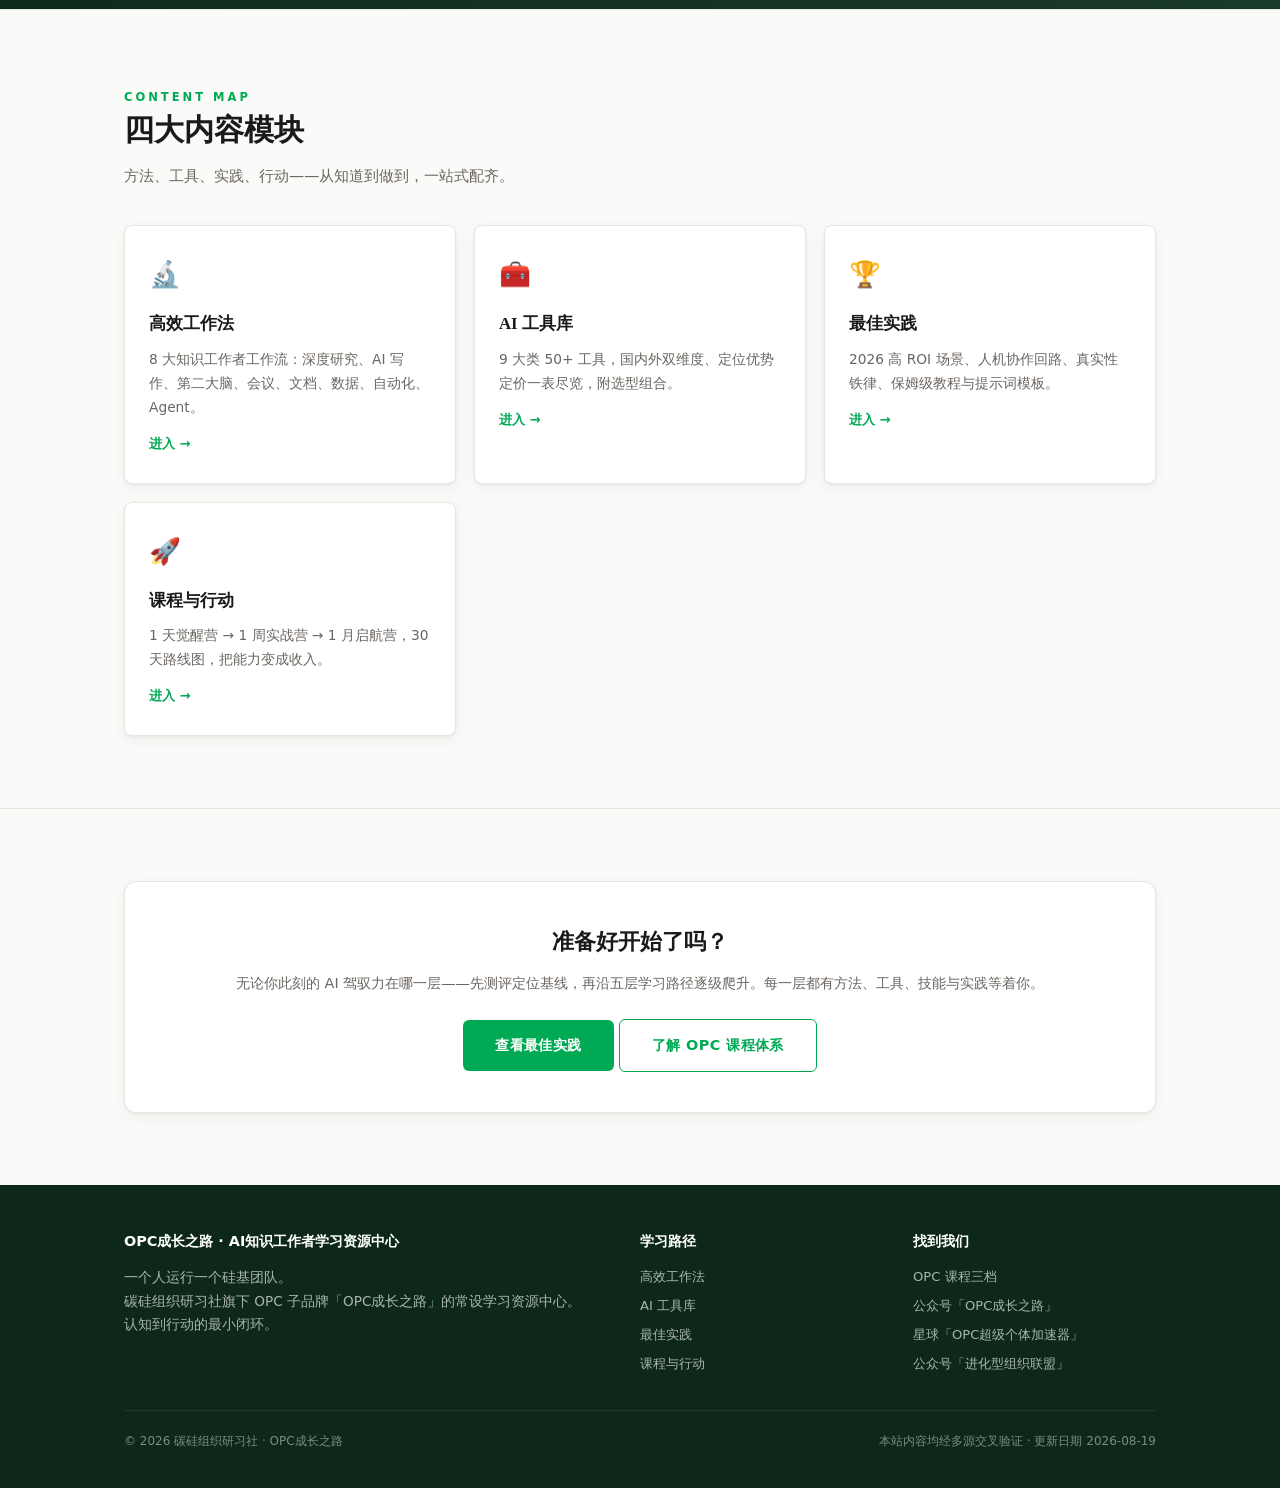
==== commit 5c1ff314: "修复全站hero按钮参数反序bug(中文href致404空页)+新增真实案例区块(4案例多源验证)+案例库资源入站" ====
--- a/index.html
+++ b/index.html
@@ -22,7 +22,7 @@
     <span class="eyebrow">碳硅组织研习社 · OPC成长之路</span>
     <h1>AI 知识工作者<br><em>一站式学习资源中心</em></h1>
     <p class="sub">一个人运行一个硅基团队。先测评你的 AI 驾驭力，再从认知觉醒到行动变现——渐进式五层路径，带你完成「认知到行动的最小闭环」。</p>
-    <div class="hero-btns"><a class="btn " href="开始 AI 驾驭力测评">https://www.csi-org.com/workshops/ai-assessment</a><a class="btn line" href="浏览学习路径">#levels</a></div>
+    <div class="hero-btns"><a class="btn " href="https://www.csi-org.com/workshops/ai-assessment">开始 AI 驾驭力测评</a><a class="btn line" href="#levels">浏览学习路径</a></div>
   </div>
 </header>
 
--- a/css/style.css
+++ b/css/style.css
@@ -291,6 +291,23 @@
 .prompt-box { background:#0d2818; color:#d0d5d2; border-radius:8px; padding:18px 20px; font-size:0.83rem; font-family:var(--sans); line-height:1.8; margin:10px 0; white-space:pre-wrap; }
 .prompt-box .plabel { color:var(--green-bright); font-size:0.7rem; letter-spacing:0.18em; font-weight:600; display:block; margin-bottom:6px; }
 
+/* ---------- 真实案例 ---------- */
+.case-grid { display:grid; grid-template-columns:repeat(auto-fit,minmax(320px,1fr)); gap:18px; }
+.case-card {
+  background:var(--white); border:1px solid var(--border); border-radius:10px;
+  padding:24px 22px; box-shadow:var(--shadow); display:flex; flex-direction:column; gap:10px;
+  border-top:3px solid var(--l3);
+}
+.case-top { display:flex; justify-content:space-between; align-items:flex-start; gap:10px; flex-wrap:wrap; }
+.case-top h4 { font-size:1.05rem; }
+.case-tags { display:flex; gap:6px; flex-wrap:wrap; }
+.case-one { font-size:0.9rem; font-weight:600; color:var(--dark); line-height:1.6; }
+.case-how { margin:0 0 0 18px; font-size:0.84rem; color:var(--gray); }
+.case-how li { margin-bottom:5px; }
+.case-data { font-size:0.82rem; color:var(--ink); background:var(--warm); border-radius:6px; padding:10px 12px; line-height:1.6; }
+.case-take { font-size:0.84rem; color:var(--green); font-weight:600; line-height:1.6; }
+.case-src { font-size:0.72rem; color:var(--light-gray); border-top:1px dashed var(--border); padding-top:8px; }
+
 /* ---------- 课程页 ---------- */
 .tier-grid { display:grid; grid-template-columns:repeat(auto-fit,minmax(290px,1fr)); gap:20px; }
 .tier {
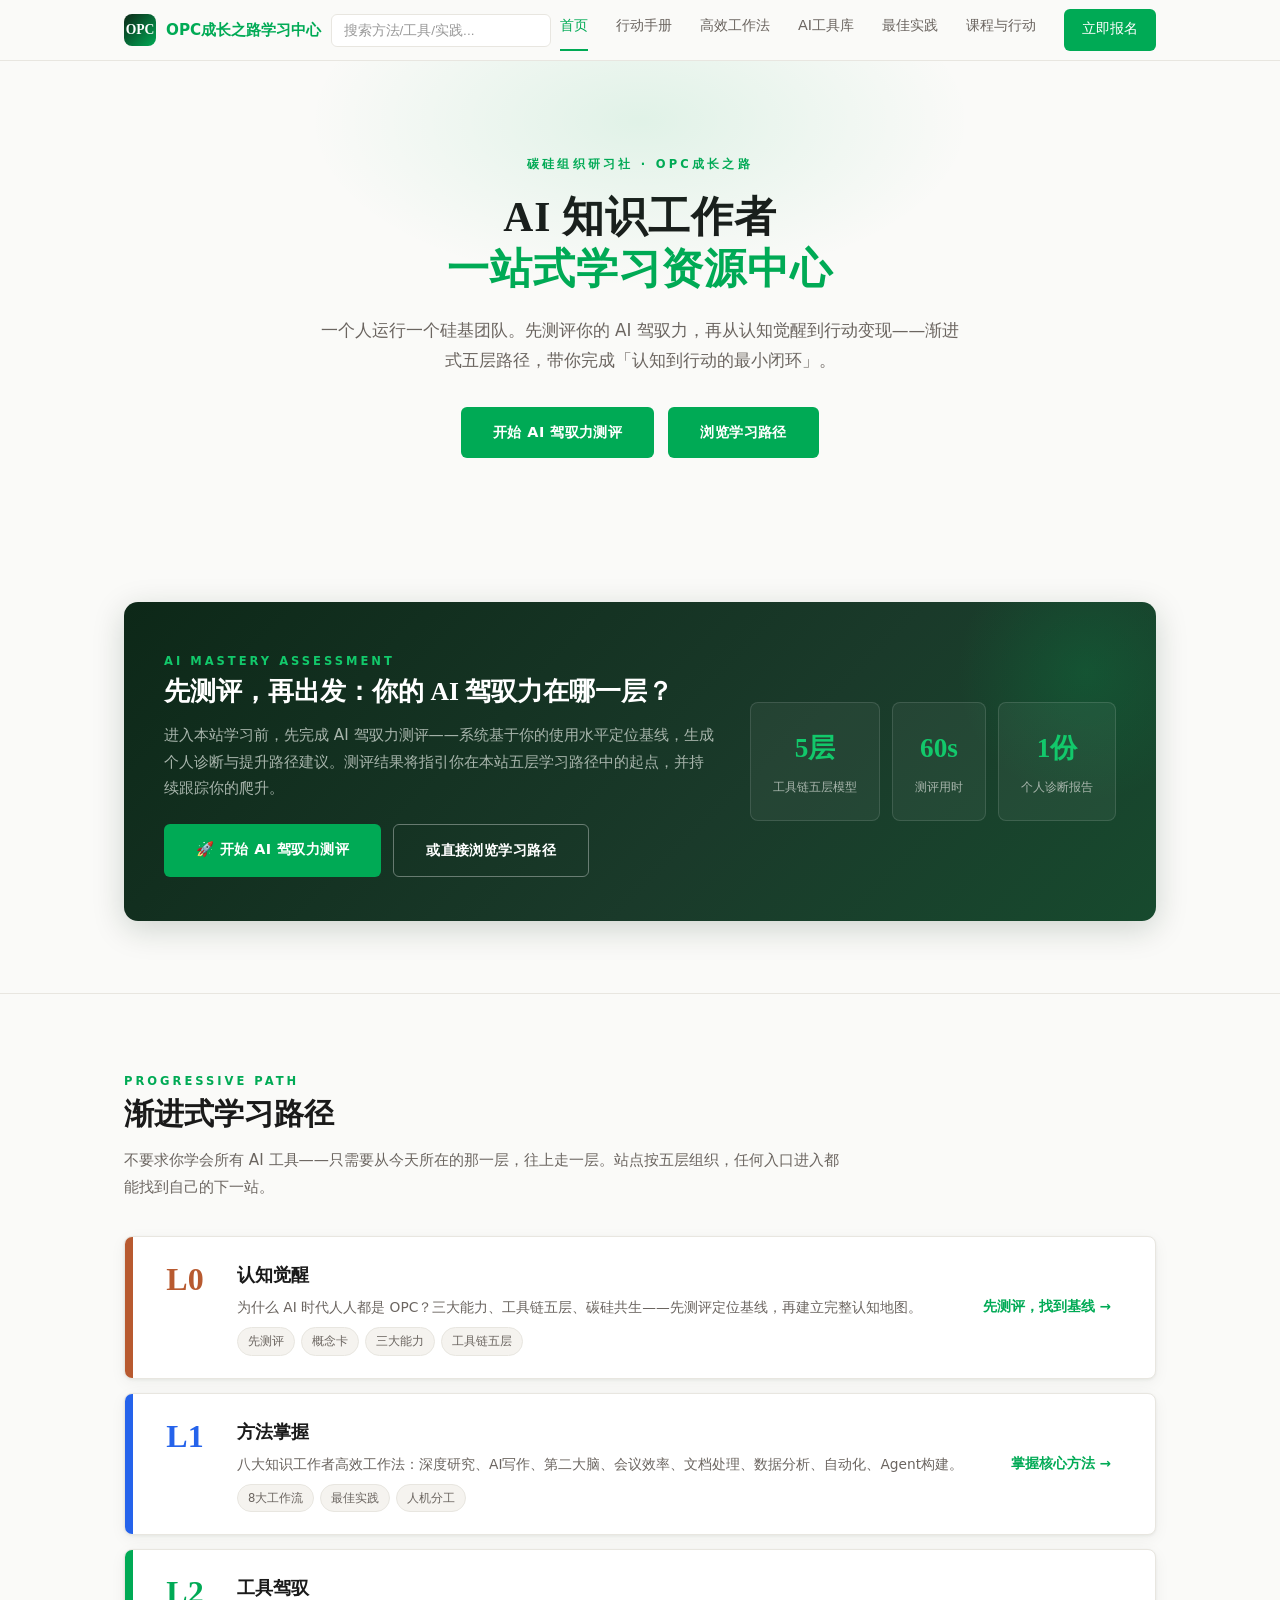
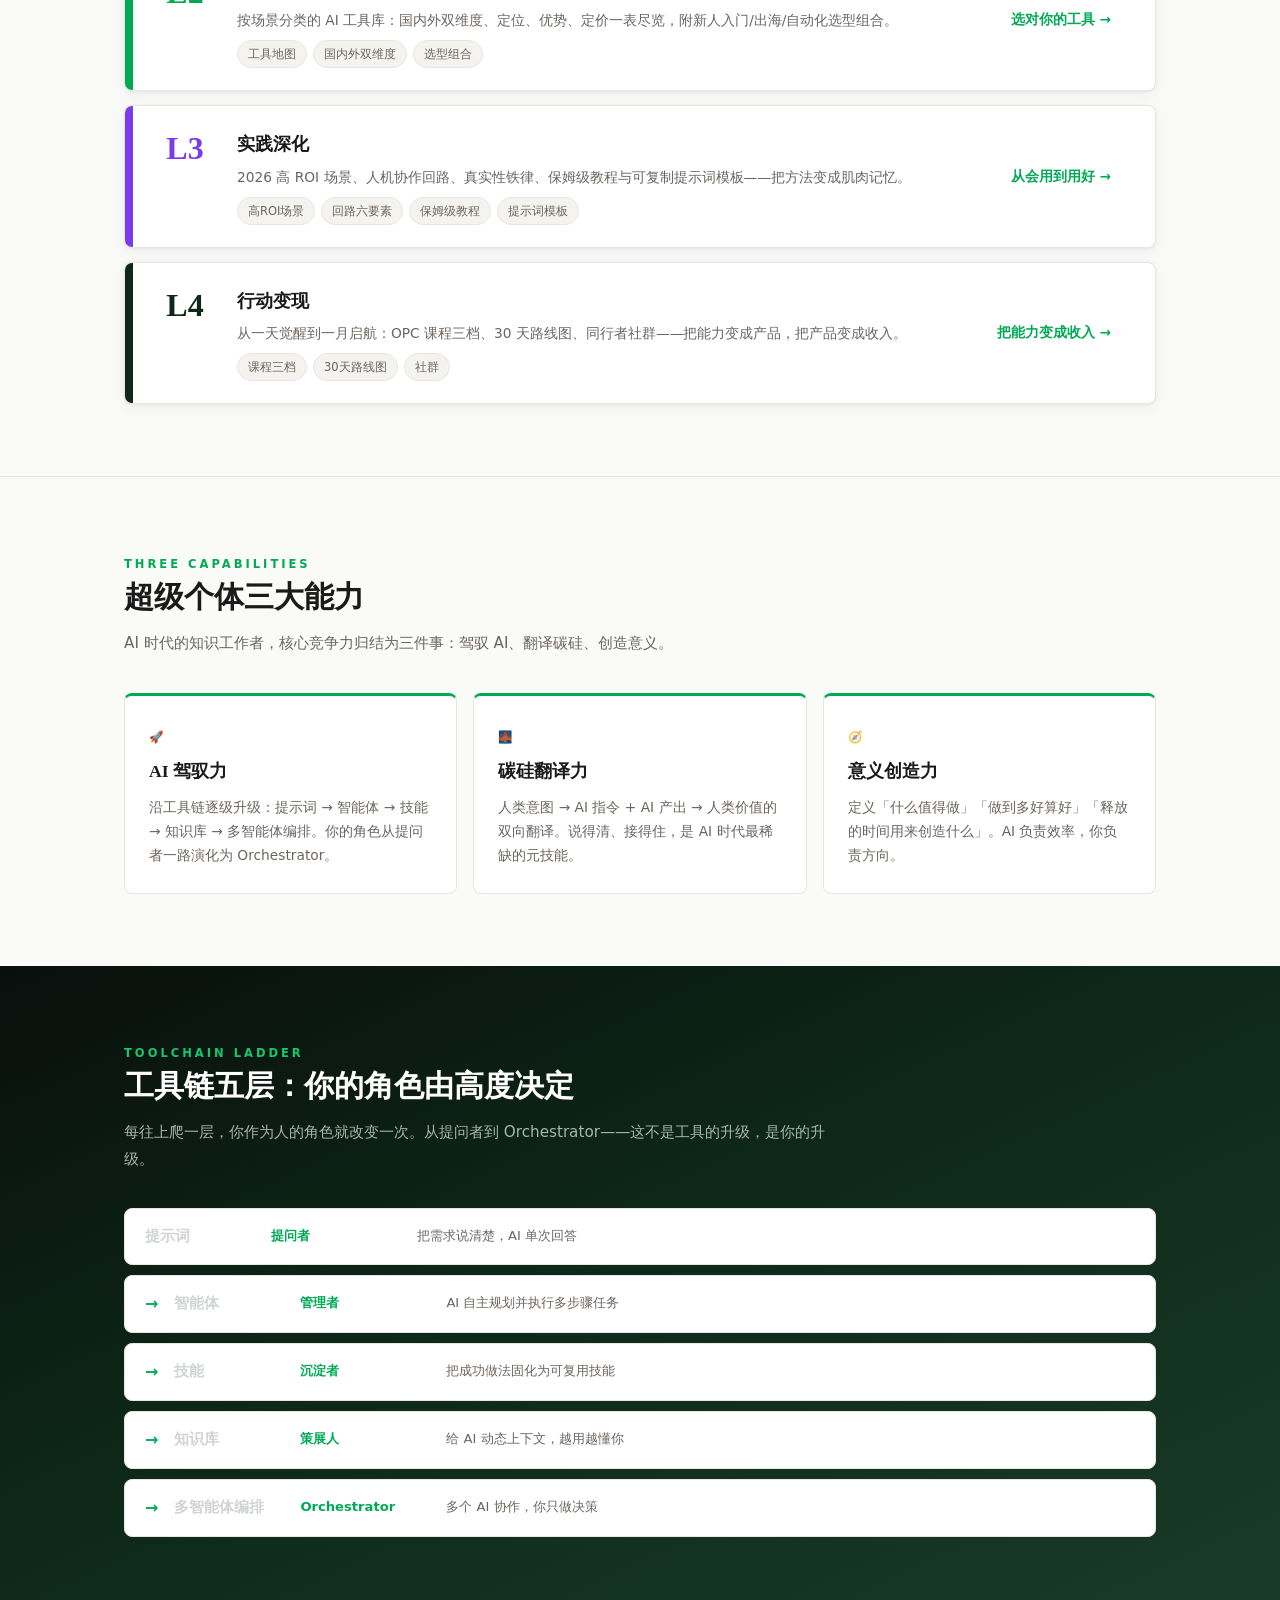
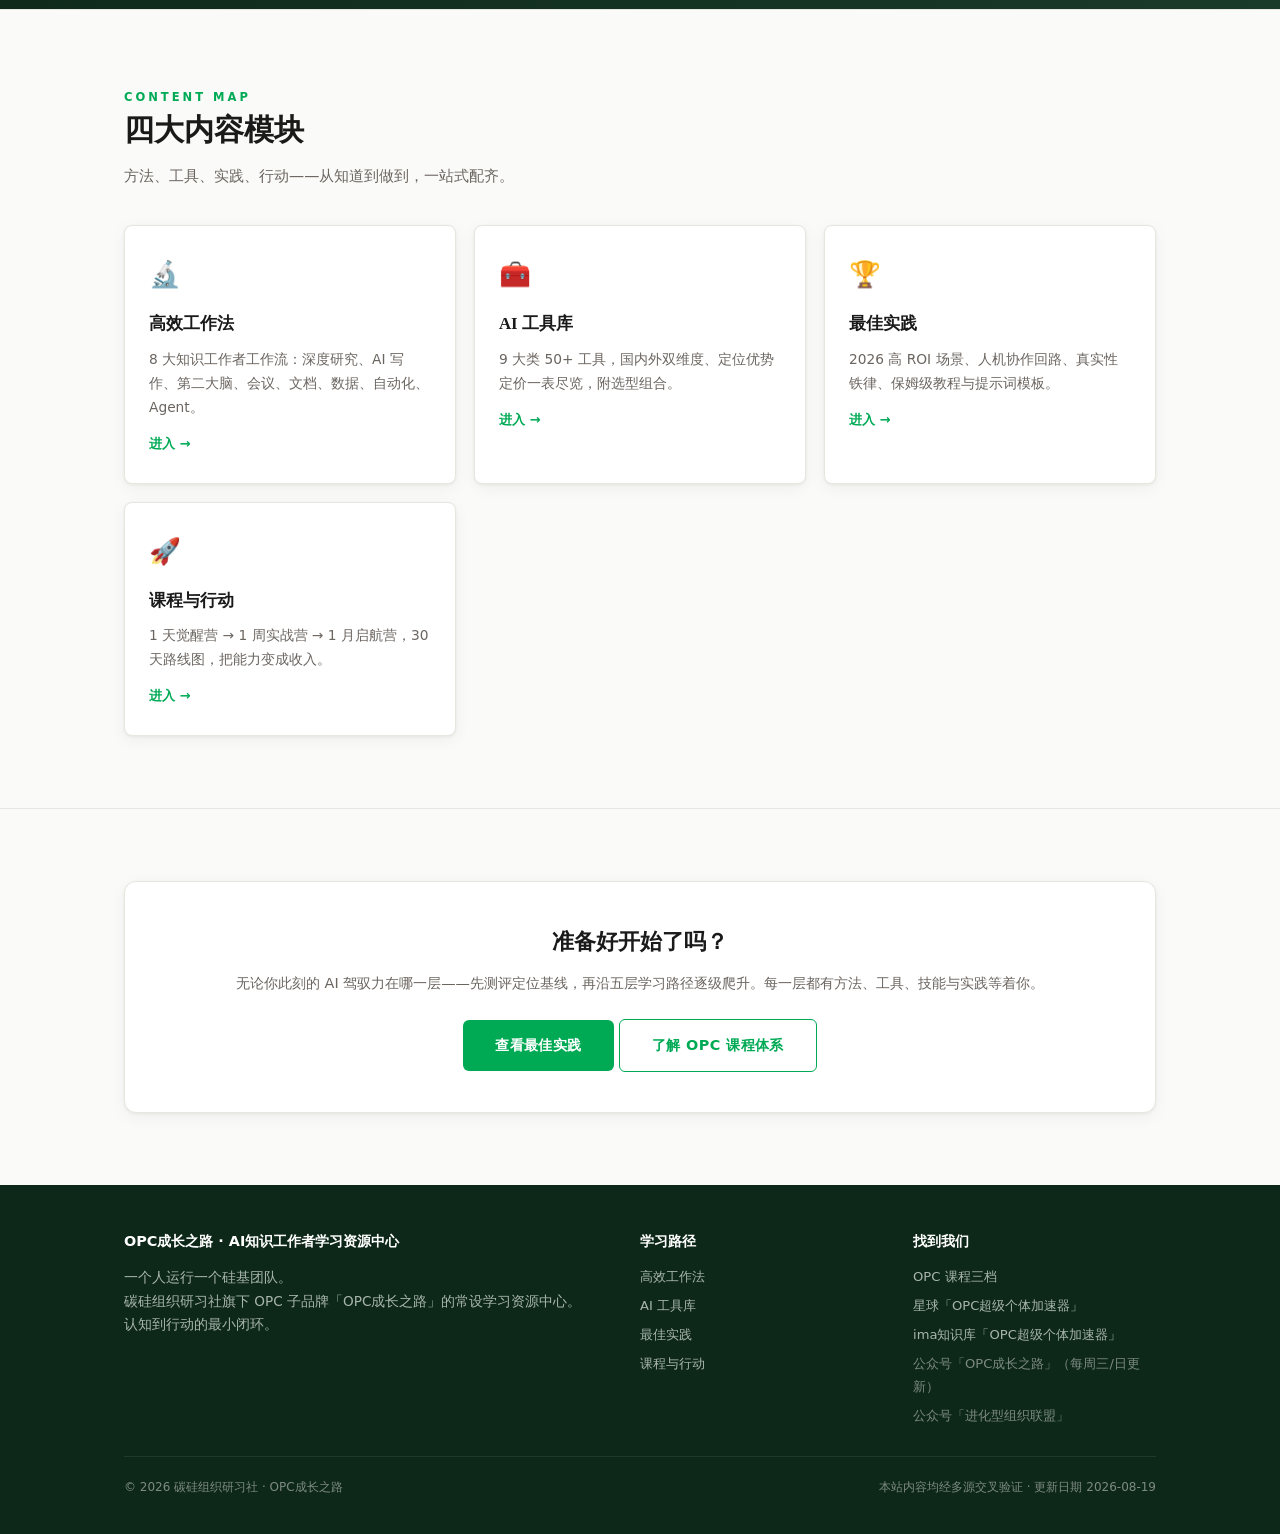
==== commit 625b08b9: "更新真实社群链接: 知识星球+ima知识库(OPC超级个体加速器), 公众号改纯文本防死链" ====
--- a/index.html
+++ b/index.html
@@ -174,9 +174,10 @@
       <div>
         <h4>找到我们</h4>
         <a href="courses.html">OPC 课程三档</a>
-        <a href="#">公众号「OPC成长之路」</a>
-        <a href="#">星球「OPC超级个体加速器」</a>
-        <a href="#">公众号「进化型组织联盟」</a>
+        <a href="https://wx.zsxq.com/group/51114224124124" target="_blank" rel="noopener">星球「OPC超级个体加速器」</a>
+        <a href="https://ima.qq.com/wiki/?shareId=a9c0e648243d798ad16ae1ac835ee0aa9ef40127e9e098336bb33b0cfa2aff3c" target="_blank" rel="noopener">ima知识库「OPC超级个体加速器」</a>
+        <span style="display:block;color:#7d8a81;margin-bottom:6px;">公众号「OPC成长之路」（每周三/日更新）</span>
+        <span style="display:block;color:#7d8a81;">公众号「进化型组织联盟」</span>
       </div>
     </div>
     <div class="footer-bottom">
